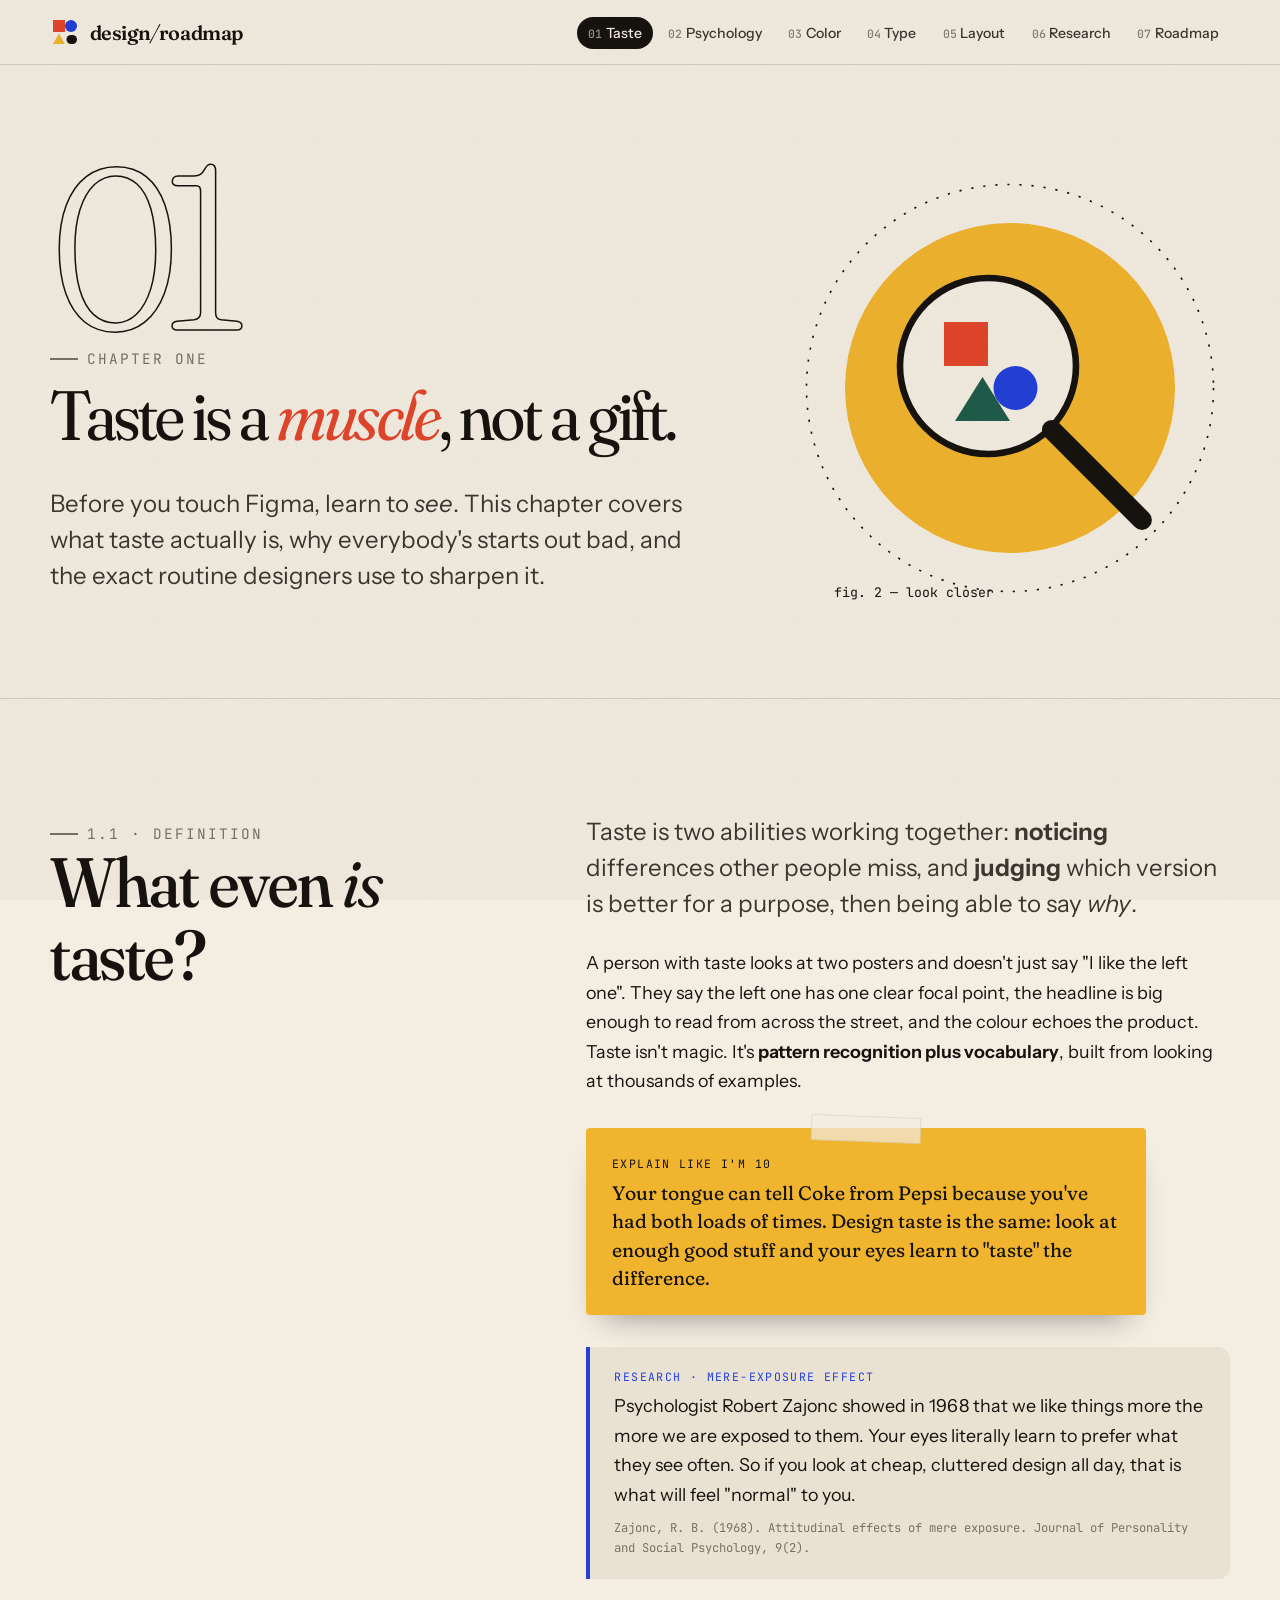
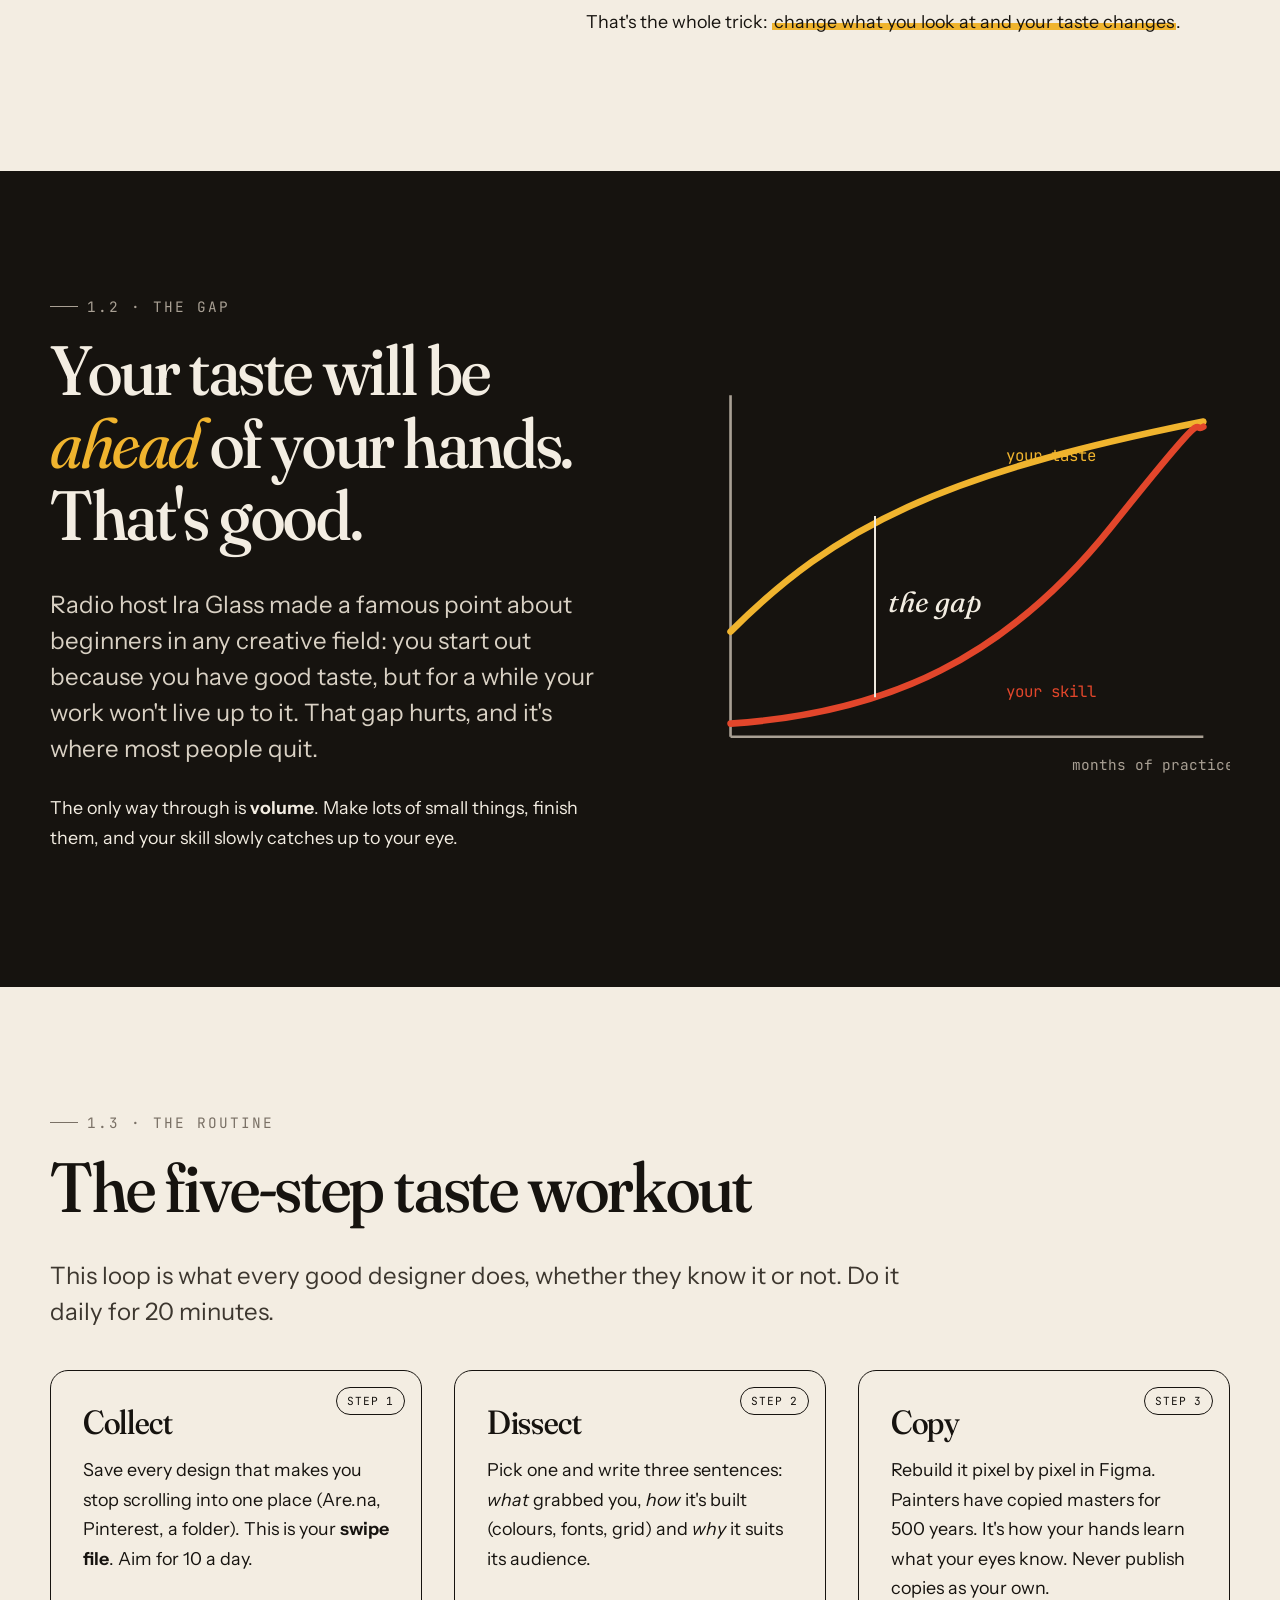
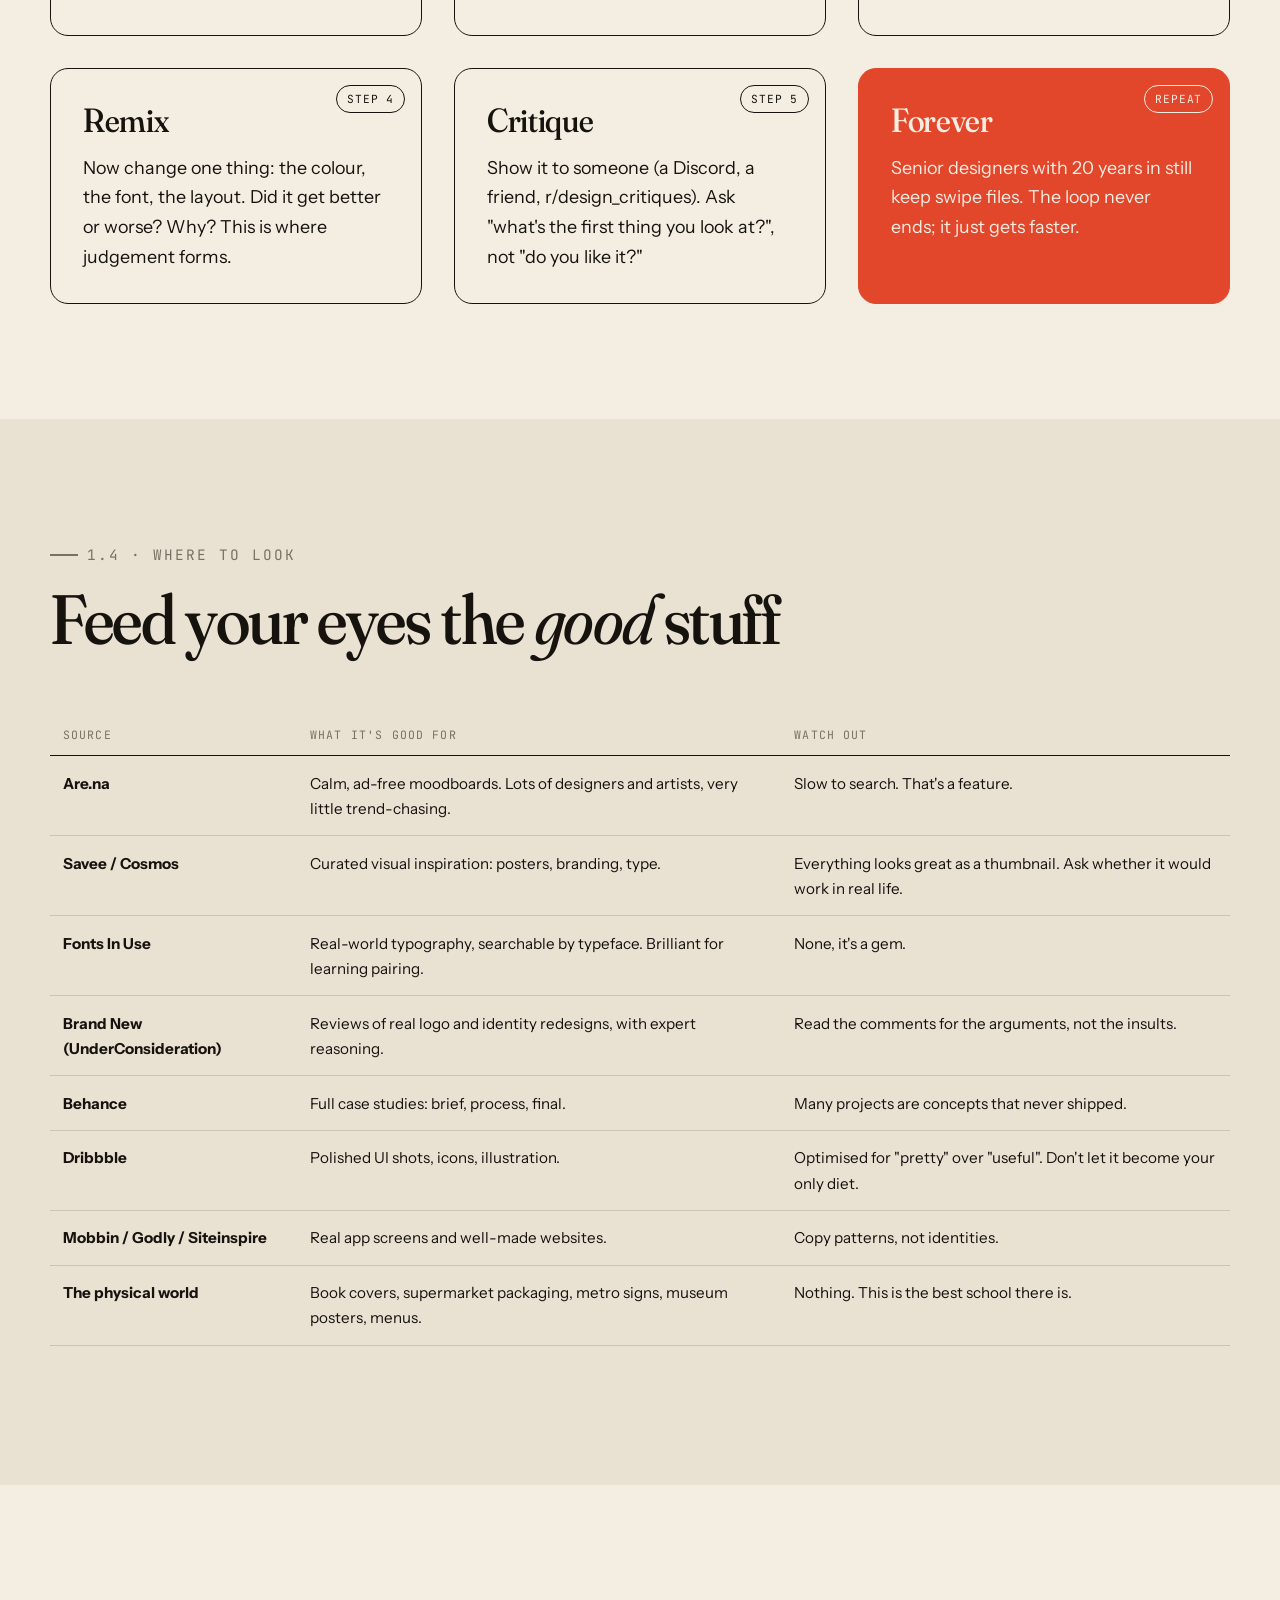
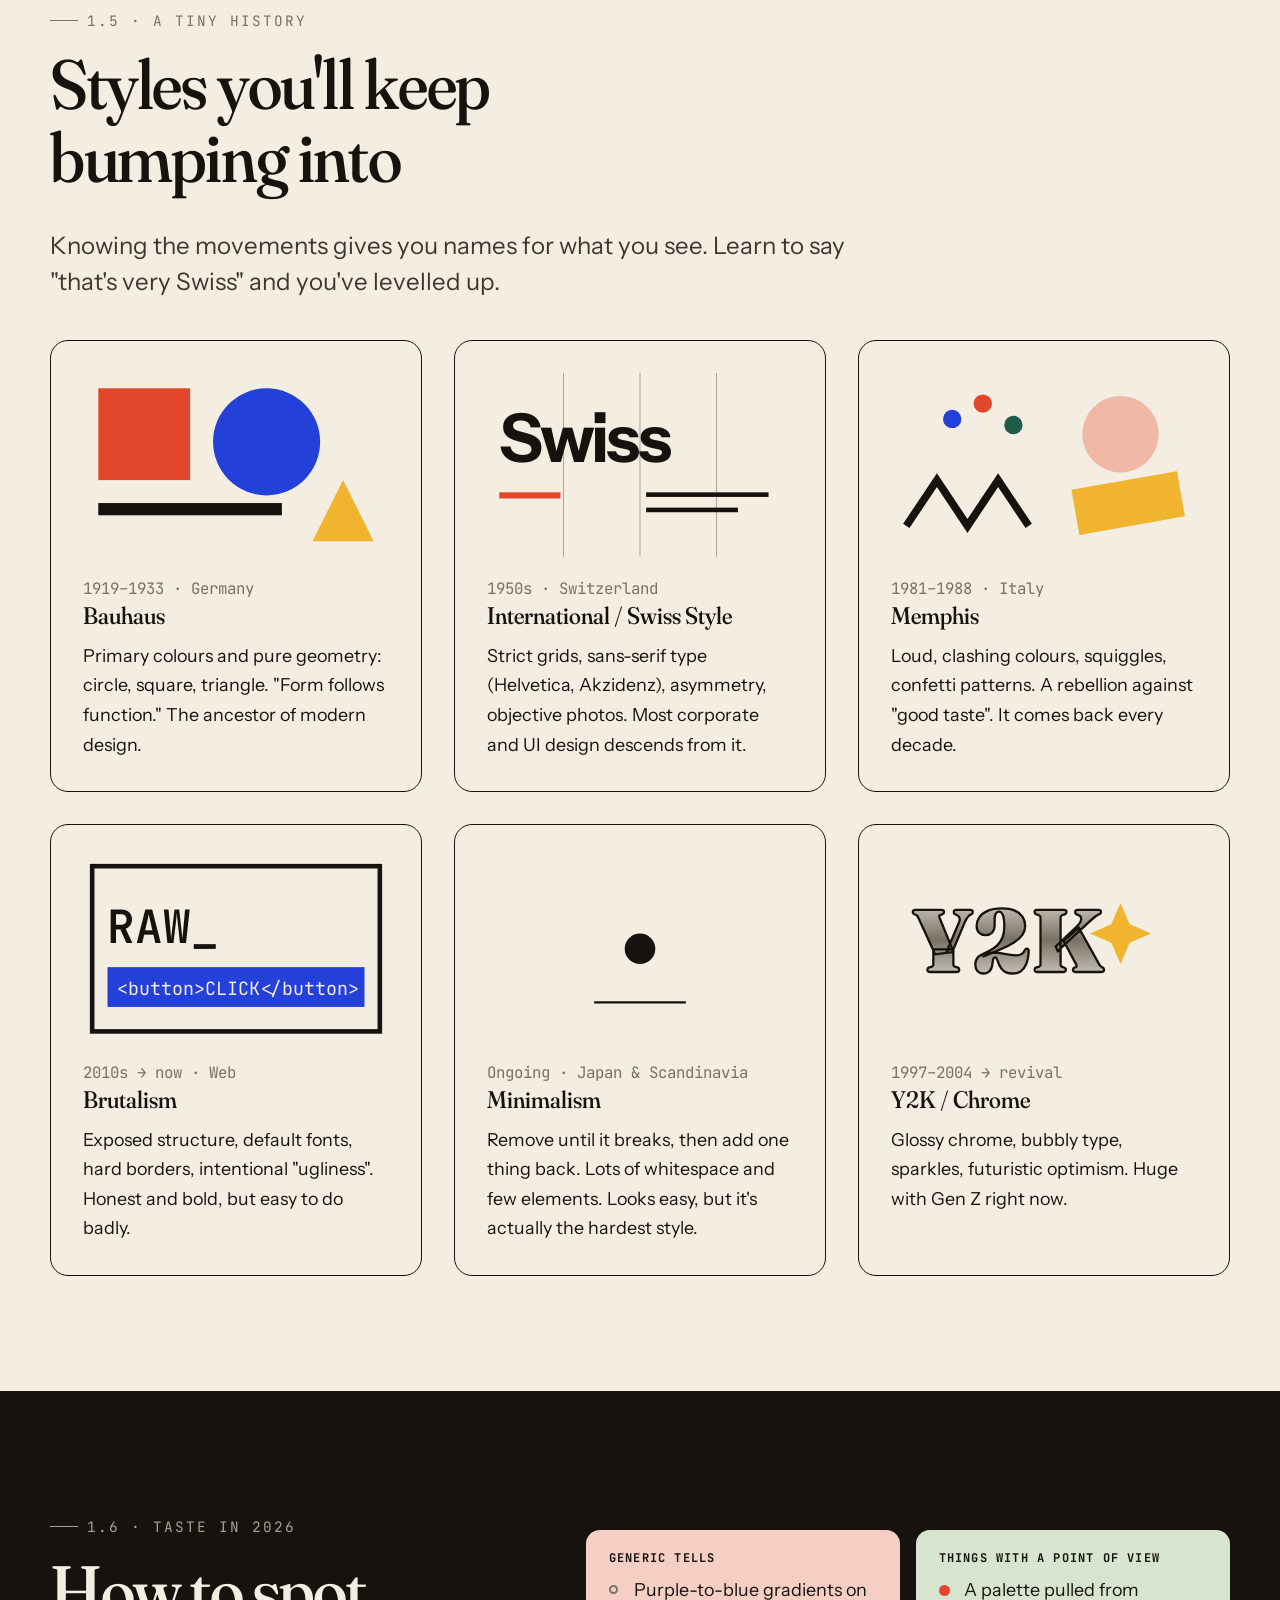
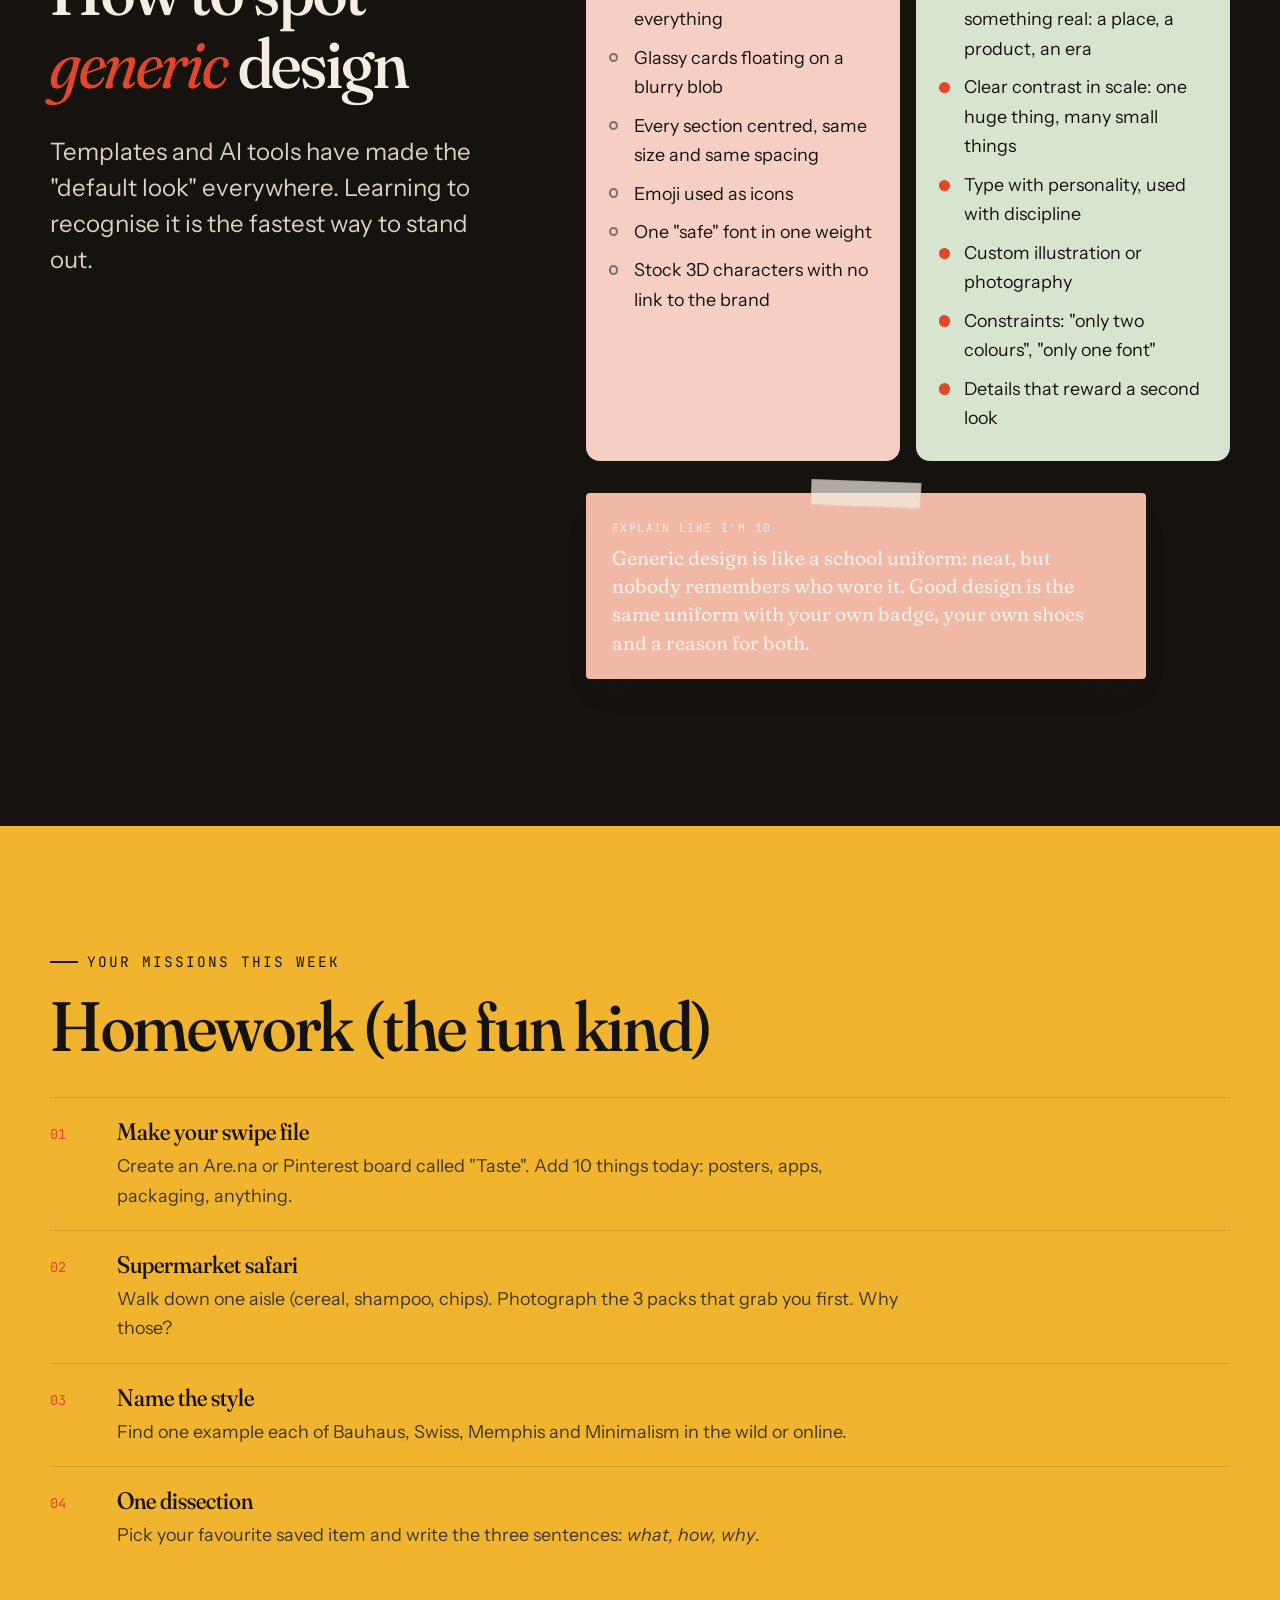
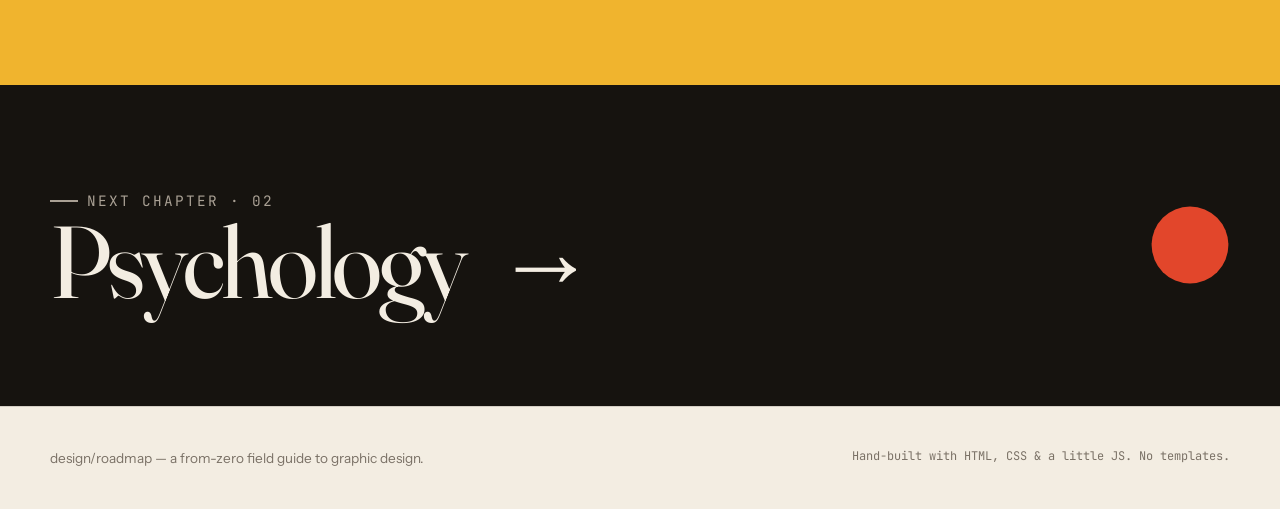
==== 01-taste.html @ f04066ef "Design roadmap: research-backed graphic design field guide Seven chapters (taste, psychology, colour" ====
<!doctype html>
<html lang="en">
<head>
<meta charset="utf-8">
<meta name="viewport" content="width=device-width, initial-scale=1">
<title>01 · Taste &amp; seeing — design/roadmap</title>
<link rel="stylesheet" href="assets/style.css?v=2">
</head>
<body data-page="01-taste.html">
<header id="nav"></header>
<main>

<header class="chap">
  <div class="wrap chap__grid">
    <div>
      <div class="chap__num">01</div>
      <span class="kicker">Chapter one</span>
      <h1>Taste is a <em class="serif-i hl-red">muscle</em>, not a gift.</h1>
      <p class="lede">Before you touch Figma, learn to <em>see</em>. This chapter covers what taste actually is, why everybody's starts out bad, and the exact routine designers use to sharpen it.</p>
    </div>
    <svg class="chap__art" viewBox="0 0 400 400" aria-hidden="true">
      <circle cx="200" cy="200" r="150" fill="#F0B42E"/>
      <g class="spin"><circle cx="200" cy="200" r="185" fill="none" stroke="#16130F" stroke-width="1.5" stroke-dasharray="2 9"/></g>
      <!-- magnifier -->
      <g class="float">
        <circle cx="180" cy="180" r="80" fill="#F3EDE2" stroke="#16130F" stroke-width="6"/>
        <line x1="238" y1="238" x2="320" y2="320" stroke="#16130F" stroke-width="18" stroke-linecap="round"/>
        <rect x="140" y="140" width="40" height="40" fill="#E2462B"/>
        <circle cx="205" cy="200" r="20" fill="#2340D8"/>
        <path d="M150 230 L175 190 L200 230Z" fill="#1F5C4A"/>
      </g>
      <text x="40" y="390" font-family="JetBrains Mono" font-size="12" fill="#16130F">fig. 2 — look closer</text>
    </svg>
  </div>
</header>

<section>
  <div class="wrap split">
    <div class="sticky">
      <span class="kicker">1.1 · Definition</span>
      <h2 class="rv">What even <em class="serif-i">is</em> taste?</h2>
    </div>
    <div>
      <p class="lede rv">Taste is two abilities working together: <strong>noticing</strong> differences other people miss, and <strong>judging</strong> which version is better for a purpose, then being able to say <em>why</em>.</p>
      <p class="rv">A person with taste looks at two posters and doesn't just say "I like the left one". They say the left one has one clear focal point, the headline is big enough to read from across the street, and the colour echoes the product. Taste isn't magic. It's <strong>pattern recognition plus vocabulary</strong>, built from looking at thousands of examples.</p>
      <div class="eli rv">
        <span class="eli__label">Explain like I'm 10</span>
        <p>Your tongue can tell Coke from Pepsi because you've had both loads of times. Design taste is the same: look at enough good stuff and your eyes learn to "taste" the difference.</p>
      </div>
      <div class="study rv">
        <span class="study__label">Research · Mere-exposure effect</span>
        <p>Psychologist Robert Zajonc showed in 1968 that we like things more the more we are exposed to them. Your eyes literally learn to prefer what they see often. So if you look at cheap, cluttered design all day, that is what will feel "normal" to you.</p>
        <cite>Zajonc, R. B. (1968). Attitudinal effects of mere exposure. Journal of Personality and Social Psychology, 9(2).</cite>
      </div>
      <p class="rv">That's the whole trick: <span class="hl">change what you look at and your taste changes</span>.</p>
    </div>
  </div>
</section>

<section class="band-ink">
  <div class="wrap split--even split">
    <div class="rv">
      <span class="kicker">1.2 · The gap</span>
      <h2 style="margin-top:1rem">Your taste will be <em class="serif-i" style="color:var(--yellow)">ahead</em> of your hands. That's good.</h2>
      <p class="lede">Radio host Ira Glass made a famous point about beginners in any creative field: you start out because you have good taste, but for a while your work won't live up to it. That gap hurts, and it's where most people quit.</p>
      <p>The only way through is <strong>volume</strong>. Make lots of small things, finish them, and your skill slowly catches up to your eye.</p>
    </div>
    <svg viewBox="0 0 420 320" class="draw rv" aria-hidden="true">
      <line x1="40" y1="280" x2="400" y2="280" stroke="#A9A094" stroke-width="2"/>
      <line x1="40" y1="20" x2="40" y2="280" stroke="#A9A094" stroke-width="2"/>
      <path d="M40 200 C 120 120, 200 80, 400 40" fill="none" stroke="#F0B42E" stroke-width="5" stroke-linecap="round"/>
      <path d="M40 270 C 160 262, 250 220, 330 120 S 390 50, 400 44" fill="none" stroke="#E2462B" stroke-width="5" stroke-linecap="round"/>
      <path d="M150 112 L150 250" stroke="#F3EDE2" stroke-width="1.5" stroke-dasharray="4 5"/>
      <text x="160" y="185" font-family="Fraunces" font-style="italic" font-size="22" fill="#F3EDE2">the gap</text>
      <text x="250" y="70" font-family="JetBrains Mono" font-size="12" fill="#F0B42E">your taste</text>
      <text x="250" y="250" font-family="JetBrains Mono" font-size="12" fill="#E2462B">your skill</text>
      <text x="300" y="305" font-family="JetBrains Mono" font-size="11" fill="#A9A094">months of practice →</text>
    </svg>
  </div>
</section>

<section>
  <div class="wrap">
    <span class="kicker">1.3 · The routine</span>
    <h2 class="rv" style="max-width:18ch;margin-top:1rem">The five-step taste workout</h2>
    <p class="lede rv">This loop is what every good designer does, whether they know it or not. Do it daily for 20 minutes.</p>
    <div class="grid g3" style="margin-top:2.5rem">
      <div class="card rv"><span class="tag">Step 1</span><h3>Collect</h3><p>Save every design that makes you stop scrolling into one place (Are.na, Pinterest, a folder). This is your <strong>swipe file</strong>. Aim for 10 a day.</p></div>
      <div class="card rv rv-d1"><span class="tag">Step 2</span><h3>Dissect</h3><p>Pick one and write three sentences: <em>what</em> grabbed you, <em>how</em> it's built (colours, fonts, grid) and <em>why</em> it suits its audience.</p></div>
      <div class="card rv rv-d2"><span class="tag">Step 3</span><h3>Copy</h3><p>Rebuild it pixel by pixel in Figma. Painters have copied masters for 500 years. It's how your hands learn what your eyes know. Never publish copies as your own.</p></div>
      <div class="card rv"><span class="tag">Step 4</span><h3>Remix</h3><p>Now change one thing: the colour, the font, the layout. Did it get better or worse? Why? This is where judgement forms.</p></div>
      <div class="card rv rv-d1"><span class="tag">Step 5</span><h3>Critique</h3><p>Show it to someone (a Discord, a friend, r/design_critiques). Ask "what's the first thing you look at?", not "do you like it?"</p></div>
      <div class="card rv rv-d2" style="background:var(--red);color:var(--paper);border-color:var(--red)"><span class="tag">Repeat</span><h3>Forever</h3><p>Senior designers with 20 years in still keep swipe files. The loop never ends; it just gets faster.</p></div>
    </div>
  </div>
</section>

<section class="band-2">
  <div class="wrap">
    <span class="kicker">1.4 · Where to look</span>
    <h2 class="rv" style="margin-top:1rem">Feed your eyes the <em class="serif-i">good</em> stuff</h2>
    <div class="tbl-wrap rv">
    <table class="tbl">
      <thead><tr><th>Source</th><th>What it's good for</th><th>Watch out</th></tr></thead>
      <tbody>
        <tr><td><b>Are.na</b></td><td>Calm, ad-free moodboards. Lots of designers and artists, very little trend-chasing.</td><td>Slow to search. That's a feature.</td></tr>
        <tr><td><b>Savee / Cosmos</b></td><td>Curated visual inspiration: posters, branding, type.</td><td>Everything looks great as a thumbnail. Ask whether it would work in real life.</td></tr>
        <tr><td><b>Fonts In Use</b></td><td>Real-world typography, searchable by typeface. Brilliant for learning pairing.</td><td>None, it's a gem.</td></tr>
        <tr><td><b>Brand New (UnderConsideration)</b></td><td>Reviews of real logo and identity redesigns, with expert reasoning.</td><td>Read the comments for the arguments, not the insults.</td></tr>
        <tr><td><b>Behance</b></td><td>Full case studies: brief, process, final.</td><td>Many projects are concepts that never shipped.</td></tr>
        <tr><td><b>Dribbble</b></td><td>Polished UI shots, icons, illustration.</td><td>Optimised for "pretty" over "useful". Don't let it become your only diet.</td></tr>
        <tr><td><b>Mobbin / Godly / Siteinspire</b></td><td>Real app screens and well-made websites.</td><td>Copy patterns, not identities.</td></tr>
        <tr><td><b>The physical world</b></td><td>Book covers, supermarket packaging, metro signs, museum posters, menus.</td><td>Nothing. This is the best school there is.</td></tr>
      </tbody>
    </table>
    </div>
  </div>
</section>

<section>
  <div class="wrap">
    <span class="kicker">1.5 · A tiny history</span>
    <h2 class="rv" style="margin-top:1rem;max-width:16ch">Styles you'll keep bumping into</h2>
    <p class="lede rv">Knowing the movements gives you names for what you see. Learn to say "that's very Swiss" and you've levelled up.</p>
    <div class="grid g3" style="margin-top:2.5rem">
      <div class="card rv">
        <svg viewBox="0 0 200 120" style="margin-bottom:1rem"><rect x="10" y="10" width="60" height="60" fill="#E2462B"/><circle cx="120" cy="45" r="35" fill="#2340D8"/><path d="M150 110 L190 110 L170 70Z" fill="#F0B42E"/><rect x="10" y="85" width="120" height="8" fill="#16130F"/></svg>
        <span class="mono muted">1919–1933 · Germany</span><h4>Bauhaus</h4><p>Primary colours and pure geometry: circle, square, triangle. "Form follows function." The ancestor of modern design.</p>
      </div>
      <div class="card rv rv-d1">
        <svg viewBox="0 0 200 120" style="margin-bottom:1rem"><g stroke="#16130F" stroke-width=".6" opacity=".35"><line x1="50" y1="0" x2="50" y2="120"/><line x1="100" y1="0" x2="100" y2="120"/><line x1="150" y1="0" x2="150" y2="120"/></g><text x="8" y="58" font-family="Instrument Sans" font-weight="700" font-size="44" fill="#16130F" letter-spacing="-2">Swiss</text><rect x="8" y="78" width="40" height="4" fill="#E2462B"/><rect x="104" y="78" width="80" height="3" fill="#16130F"/><rect x="104" y="88" width="60" height="3" fill="#16130F"/></svg>
        <span class="mono muted">1950s · Switzerland</span><h4>International / Swiss Style</h4><p>Strict grids, sans-serif type (Helvetica, Akzidenz), asymmetry, objective photos. Most corporate and UI design descends from it.</p>
      </div>
      <div class="card rv rv-d2">
        <svg viewBox="0 0 200 120" style="margin-bottom:1rem"><path d="M10 100 l20 -30 l20 30 l20 -30 l20 30" fill="none" stroke="#16130F" stroke-width="5"/><circle cx="150" cy="40" r="25" fill="#F2B8A6"/><rect x="120" y="70" width="70" height="30" fill="#F0B42E" transform="rotate(-10 155 85)"/><circle cx="40" cy="30" r="6" fill="#2340D8"/><circle cx="60" cy="20" r="6" fill="#E2462B"/><circle cx="80" cy="34" r="6" fill="#1F5C4A"/></svg>
        <span class="mono muted">1981–1988 · Italy</span><h4>Memphis</h4><p>Loud, clashing colours, squiggles, confetti patterns. A rebellion against "good taste". It comes back every decade.</p>
      </div>
      <div class="card rv">
        <svg viewBox="0 0 200 120" style="margin-bottom:1rem"><rect x="6" y="6" width="188" height="108" fill="none" stroke="#16130F" stroke-width="3"/><text x="16" y="56" font-family="JetBrains Mono" font-size="30" font-weight="600" fill="#16130F">RAW_</text><rect x="16" y="72" width="168" height="26" fill="#2340D8"/><text x="22" y="90" font-family="JetBrains Mono" font-size="12" fill="#F3EDE2">&lt;button&gt;CLICK&lt;/button&gt;</text></svg>
        <span class="mono muted">2010s → now · Web</span><h4>Brutalism</h4><p>Exposed structure, default fonts, hard borders, intentional "ugliness". Honest and bold, but easy to do badly.</p>
      </div>
      <div class="card rv rv-d1">
        <svg viewBox="0 0 200 120" style="margin-bottom:1rem"><circle cx="100" cy="60" r="10" fill="#16130F"/><line x1="70" y1="95" x2="130" y2="95" stroke="#16130F" stroke-width="1.5"/></svg>
        <span class="mono muted">Ongoing · Japan &amp; Scandinavia</span><h4>Minimalism</h4><p>Remove until it breaks, then add one thing back. Lots of whitespace and few elements. Looks easy, but it's actually the hardest style.</p>
      </div>
      <div class="card rv rv-d2">
        <svg viewBox="0 0 200 120" style="margin-bottom:1rem"><defs><linearGradient id="chr" x1="0" x2="0" y1="0" y2="1"><stop offset="0" stop-color="#F3EDE2"/><stop offset=".5" stop-color="#7A7166"/><stop offset="1" stop-color="#F3EDE2"/></linearGradient></defs><text x="14" y="75" font-family="Fraunces" font-weight="900" font-size="58" fill="url(#chr)" stroke="#16130F" stroke-width="1.5">Y2K</text><path d="M150 30 l6 14 l14 6 l-14 6 l-6 14 l-6 -14 l-14 -6 l14 -6z" fill="#F0B42E" class="spin"/></svg>
        <span class="mono muted">1997–2004 → revival</span><h4>Y2K / Chrome</h4><p>Glossy chrome, bubbly type, sparkles, futuristic optimism. Huge with Gen Z right now.</p>
      </div>
    </div>
  </div>
</section>

<section class="band-ink">
  <div class="wrap split">
    <div class="sticky rv">
      <span class="kicker">1.6 · Taste in 2026</span>
      <h2 style="margin-top:1rem">How to spot <em class="serif-i" style="color:var(--red)">generic</em> design</h2>
      <p class="lede">Templates and AI tools have made the "default look" everywhere. Learning to recognise it is the fastest way to stand out.</p>
    </div>
    <div>
      <div class="dd rv">
        <div class="dont" style="color:var(--ink)"><b>Generic tells</b>
          <ul class="ticks ticks--x" style="margin:0">
            <li>Purple-to-blue gradients on everything</li>
            <li>Glassy cards floating on a blurry blob</li>
            <li>Every section centred, same size and same spacing</li>
            <li>Emoji used as icons</li>
            <li>One "safe" font in one weight</li>
            <li>Stock 3D characters with no link to the brand</li>
          </ul>
        </div>
        <div class="do" style="color:var(--ink)"><b>Things with a point of view</b>
          <ul class="ticks" style="margin:0">
            <li>A palette pulled from something real: a place, a product, an era</li>
            <li>Clear contrast in scale: one huge thing, many small things</li>
            <li>Type with personality, used with discipline</li>
            <li>Custom illustration or photography</li>
            <li>Constraints: "only two colours", "only one font"</li>
            <li>Details that reward a second look</li>
          </ul>
        </div>
      </div>
      <div class="eli eli--r rv">
        <span class="eli__label">Explain like I'm 10</span>
        <p>Generic design is like a school uniform: neat, but nobody remembers who wore it. Good design is the same uniform with your own badge, your own shoes and a reason for both.</p>
      </div>
    </div>
  </div>
</section>

<section class="band-yellow">
  <div class="wrap">
    <span class="kicker" style="color:var(--ink)">Your missions this week</span>
    <h2 class="rv" style="margin-top:1rem">Homework (the fun kind)</h2>
    <ol class="steps" style="margin-top:2rem">
      <li class="rv"><div><h4>Make your swipe file</h4><p>Create an Are.na or Pinterest board called "Taste". Add 10 things today: posters, apps, packaging, anything.</p></div></li>
      <li class="rv"><div><h4>Supermarket safari</h4><p>Walk down one aisle (cereal, shampoo, chips). Photograph the 3 packs that grab you first. Why those?</p></div></li>
      <li class="rv"><div><h4>Name the style</h4><p>Find one example each of Bauhaus, Swiss, Memphis and Minimalism in the wild or online.</p></div></li>
      <li class="rv"><div><h4>One dissection</h4><p>Pick your favourite saved item and write the three sentences: <em>what, how, why</em>.</p></div></li>
    </ol>
  </div>
</section>

</main>
<div id="next"></div>
<footer id="foot"></footer>
<script src="assets/app.js?v=2"></script>
</body>
</html>
---- assets/style.css ----
/* ==========================================================================
   Design Roadmap — shared design system
   Palette: paper + ink + four Bauhaus-ish pigments. No purple. Promise.
   ========================================================================== */

@import url('https://fonts.googleapis.com/css2?family=Fraunces:ital,opsz,wght,SOFT@0,9..144,300..900,0..100;1,9..144,300..900,0..100&family=Instrument+Sans:ital,wght@0,400..700;1,400..700&family=JetBrains+Mono:wght@400;600&display=swap');

:root {
  --paper: #F3EDE2;
  --paper-2: #E9E1D2;
  --paper-3: #DDD3C0;
  --ink: #16130F;
  --ink-2: #3D372F;
  --ink-3: #7A7166;
  --line: rgba(22, 19, 15, .14);

  --red: #E2462B;      /* tomato — energy, urgency */
  --blue: #2340D8;     /* cobalt — trust, competence */
  --yellow: #F0B42E;   /* mustard — optimism, attention */
  --green: #1F5C4A;    /* forest — calm, growth */
  --pink: #F2B8A6;     /* clay pink — warmth */

  --display: 'Fraunces', Georgia, serif;
  --body: 'Instrument Sans', system-ui, sans-serif;
  --mono: 'JetBrains Mono', ui-monospace, monospace;

  --step--1: clamp(.83rem, .8rem + .15vw, .9rem);
  --step-0: clamp(1rem, .96rem + .2vw, 1.125rem);
  --step-1: clamp(1.25rem, 1.15rem + .5vw, 1.5rem);
  --step-2: clamp(1.56rem, 1.38rem + .9vw, 2.1rem);
  --step-3: clamp(1.95rem, 1.6rem + 1.75vw, 3rem);
  --step-4: clamp(2.44rem, 1.8rem + 3.2vw, 4.6rem);
  --step-5: clamp(3rem, 1.9rem + 5.6vw, 7.5rem);

  --radius: 18px;
  --ease: cubic-bezier(.2, .8, .2, 1);
  --wrap: 1180px;
}

*, *::before, *::after { box-sizing: border-box; }
html { scroll-behavior: smooth; -webkit-text-size-adjust: 100%; }
body {
  margin: 0;
  background: var(--paper);
  color: var(--ink);
  font-family: var(--body);
  font-size: var(--step-0);
  line-height: 1.65;
  -webkit-font-smoothing: antialiased;
  overflow-x: hidden;
}
/* paper grain */
body::before {
  content: '';
  position: fixed; inset: 0;
  pointer-events: none; z-index: 100;
  opacity: .32; mix-blend-mode: multiply;
  background-image: url("data:image/svg+xml,%3Csvg xmlns='http://www.w3.org/2000/svg' width='160' height='160'%3E%3Cfilter id='n'%3E%3CfeTurbulence type='fractalNoise' baseFrequency='.85' numOctaves='3' stitchTiles='stitch'/%3E%3CfeColorMatrix values='0 0 0 0 0.09 0 0 0 0 0.07 0 0 0 0 0.05 0 0 0 .22 0'/%3E%3C/filter%3E%3Crect width='100%25' height='100%25' filter='url(%23n)'/%3E%3C/svg%3E");
}
::selection { background: var(--yellow); color: var(--ink); }
img, svg { display: block; max-width: 100%; }
a { color: inherit; }
p { margin: 0 0 1.1em; max-width: 66ch; }
strong { font-weight: 650; }

.wrap { width: min(var(--wrap), 100% - 2.5rem); margin-inline: auto; }
.narrow { width: min(760px, 100% - 2.5rem); margin-inline: auto; }

/* ---------- type ---------- */
h1, h2, h3, h4 {
  font-family: var(--display);
  font-weight: 500;
  line-height: 1.04;
  letter-spacing: -.02em;
  margin: 0 0 .5em;
  font-variation-settings: 'SOFT' 50, 'opsz' 144;
}
h1 { font-size: var(--step-5); font-weight: 400; letter-spacing: -.035em; }
h2 { font-size: var(--step-4); }
h3 { font-size: var(--step-2); line-height: 1.15; letter-spacing: -.01em; }
h4 { font-size: var(--step-1); line-height: 1.2; letter-spacing: 0; }
em.serif, .serif-i { font-family: var(--display); font-style: italic; font-weight: 400; }
.kicker {
  font-family: var(--mono);
  font-size: var(--step--1);
  text-transform: uppercase;
  letter-spacing: .14em;
  color: var(--ink-3);
  display: inline-flex; align-items: center; gap: .6em;
}
.kicker::before { content: ''; width: 28px; height: 1.5px; background: currentColor; }
.lede { font-size: var(--step-1); line-height: 1.5; color: var(--ink-2); max-width: 54ch; }
.muted { color: var(--ink-3); }
.mono { font-family: var(--mono); font-size: .88em; }
.hl { background: linear-gradient(transparent 58%, var(--yellow) 58%, var(--yellow) 92%, transparent 92%); padding: 0 .1em; }
.hl-red { color: var(--red); }
.hl-blue { color: var(--blue); }
.hl-green { color: var(--green); }

/* ---------- nav ---------- */
.nav {
  position: sticky; top: 0; z-index: 50;
  background: color-mix(in srgb, var(--paper) 86%, transparent);
  backdrop-filter: blur(10px) saturate(1.2);
  border-bottom: 1px solid var(--line);
}
.nav__in { display: flex; align-items: center; justify-content: space-between; height: 64px; gap: 1rem; }
.logo { display: flex; align-items: center; gap: .6rem; text-decoration: none; font-family: var(--display); font-size: 1.25rem; font-weight: 600; letter-spacing: -.02em; }
.logo__mark { width: 30px; height: 30px; }
.logo__mark .s1 { transform-origin: center; animation: spin 14s linear infinite; }
.nav__links { display: flex; gap: .25rem; list-style: none; margin: 0; padding: 0; }
.nav__links a {
  text-decoration: none; font-size: .88rem; font-weight: 500;
  padding: .45rem .7rem; border-radius: 999px; color: var(--ink-2);
  transition: background .25s var(--ease), color .25s;
}
.nav__links a:hover { background: var(--paper-2); color: var(--ink); }
.nav__links a[aria-current="page"] { background: var(--ink); color: var(--paper); }
.nav__links .n { font-family: var(--mono); font-size: .72rem; opacity: .6; margin-right: .3em; }
.nav__toggle { display: none; background: none; border: 1.5px solid var(--ink); border-radius: 999px; padding: .4rem .9rem; font: 600 .85rem var(--body); cursor: pointer; }
.progress { position: absolute; left: 0; bottom: -1px; height: 3px; width: 0; background: var(--red); transition: width .08s linear; }
@media (max-width: 1060px) {
  .nav__toggle { display: block; }
  .nav__links { position: absolute; top: 64px; left: 0; right: 0; flex-direction: column; background: var(--paper); padding: 1rem 1.25rem 1.5rem; border-bottom: 1px solid var(--line); display: none; }
  .nav__links.open { display: flex; }
  .nav__links a { display: block; font-size: 1.05rem; }
}

/* ---------- sections ---------- */
section { padding: clamp(4rem, 9vw, 8rem) 0; position: relative; }
.sec-tight { padding: clamp(2.5rem, 5vw, 4rem) 0; }
.band-ink { background: var(--ink); color: var(--paper); }
.band-ink .kicker, .band-ink .muted { color: #A9A094; }
.band-ink .lede { color: #D9D1C4; }
.band-2 { background: var(--paper-2); }
.band-red { background: var(--red); color: var(--paper); }
.band-blue { background: var(--blue); color: var(--paper); }
.band-yellow { background: var(--yellow); }
.band-green { background: var(--green); color: var(--paper); }
.rule { height: 1px; background: var(--line); border: 0; margin: 3rem 0; }

.grid { display: grid; gap: clamp(1rem, 2.5vw, 2rem); }
.g2 { grid-template-columns: repeat(2, 1fr); }
.g3 { grid-template-columns: repeat(3, 1fr); }
.g4 { grid-template-columns: repeat(4, 1fr); }
.split { display: grid; grid-template-columns: 5fr 7fr; gap: clamp(2rem, 6vw, 6rem); align-items: start; }
.split--even { grid-template-columns: 1fr 1fr; align-items: center; }
@media (max-width: 900px) { .g3, .g4 { grid-template-columns: repeat(2, 1fr); } .split, .split--even { grid-template-columns: 1fr; } }
@media (max-width: 600px) { .g2, .g3, .g4 { grid-template-columns: 1fr; } }
.sticky { position: sticky; top: 96px; }

/* ---------- chapter header ---------- */
.chap {
  padding: clamp(3rem, 7vw, 6rem) 0 clamp(3rem, 6vw, 5rem);
  border-bottom: 1px solid var(--line);
  overflow: hidden;
}
.chap__grid { display: grid; grid-template-columns: 1.3fr 1fr; gap: 3rem; align-items: center; }
.chap__num {
  font-family: var(--display); font-size: clamp(6rem, 18vw, 15rem); line-height: .8;
  font-weight: 300; letter-spacing: -.06em; color: transparent;
  -webkit-text-stroke: 1.5px var(--ink);
  font-variation-settings: 'SOFT' 100, 'opsz' 144;
}
.chap h1 { font-size: var(--step-4); margin-top: .5rem; }
.chap__art { position: relative; aspect-ratio: 1; max-width: 440px; justify-self: end; width: 100%; }
@media (max-width: 900px) { .chap__grid { grid-template-columns: 1fr; } .chap__art { justify-self: start; max-width: 320px; } }

/* ---------- cards & callouts ---------- */
.card {
  background: var(--paper);
  border: 1.5px solid var(--ink);
  border-radius: var(--radius);
  padding: clamp(1.25rem, 2.5vw, 2rem);
  position: relative;
  transition: transform .4s var(--ease), box-shadow .4s var(--ease);
}
.card:hover { transform: translate(-4px, -4px); box-shadow: 6px 6px 0 var(--ink); }
.card--flat:hover { transform: none; box-shadow: none; }
.card h3, .card h4 { margin-bottom: .4em; }
.card p:last-child { margin-bottom: 0; }
.card .tag { position: absolute; top: 1rem; right: 1rem; }
.band-ink .card { background: #201C17; border-color: #3a342c; color: var(--paper); }
.band-ink .card:hover { box-shadow: 6px 6px 0 var(--red); }

.tag {
  display: inline-block; font-family: var(--mono); font-size: .7rem; letter-spacing: .08em;
  text-transform: uppercase; padding: .25rem .6rem; border-radius: 999px;
  border: 1px solid currentColor;
}
.tag--fill { background: var(--ink); color: var(--paper); border-color: var(--ink); }

/* Explain-like-I'm-10 sticky note */
.eli {
  background: var(--yellow);
  padding: 1.6rem 1.6rem 1.4rem;
  border-radius: 4px;
  position: relative;
  transform: rotate(-1.2deg);
  box-shadow: 0 18px 30px -18px rgba(22,19,15,.45);
  max-width: 560px;
  margin: 2rem 0;
}
.eli::before {
  content: ''; position: absolute; top: -12px; left: 50%; width: 110px; height: 26px;
  transform: translateX(-50%) rotate(2deg);
  background: rgba(243, 237, 226, .7); border: 1px solid rgba(22,19,15,.08);
}
.eli__label { font-family: var(--mono); font-size: .72rem; letter-spacing: .12em; text-transform: uppercase; display: block; margin-bottom: .4rem; }
.eli p { font-family: var(--display); font-size: 1.22rem; line-height: 1.45; margin: 0; font-variation-settings: 'SOFT' 100; }
.eli--r { transform: rotate(1.4deg); background: var(--pink); }
.eli--g { transform: rotate(-.6deg); background: #CFE0C3; }

/* research note */
.study {
  border-left: 4px solid var(--blue);
  background: var(--paper-2);
  padding: 1.25rem 1.5rem;
  border-radius: 0 12px 12px 0;
  margin: 1.75rem 0;
}
.study__label { font-family: var(--mono); font-size: .72rem; letter-spacing: .12em; text-transform: uppercase; color: var(--blue); display: block; margin-bottom: .35rem; }
.study p { margin-bottom: .5em; }
.study cite { font-family: var(--mono); font-size: .76rem; font-style: normal; color: var(--ink-3); display: block; }
.study--warn { border-color: var(--red); }
.study--warn .study__label { color: var(--red); }

/* big stat */
.stat { border-top: 1.5px solid currentColor; padding-top: 1rem; }
.stat__n { font-family: var(--display); font-size: var(--step-4); line-height: 1; letter-spacing: -.04em; display: block; margin-bottom: .4rem; }
.stat__l { font-size: .95rem; color: inherit; opacity: .8; }

/* pull quote */
.pull { font-family: var(--display); font-size: var(--step-3); line-height: 1.12; letter-spacing: -.02em; font-weight: 400; max-width: 22ch; margin: 0; font-variation-settings: 'SOFT' 100, 'opsz' 144; }
.pull cite { display: block; font-family: var(--mono); font-size: .8rem; font-style: normal; margin-top: 1.25rem; letter-spacing: .05em; opacity: .7; }

/* list with numbers */
.steps { list-style: none; padding: 0; margin: 0; counter-reset: s; }
.steps li { counter-increment: s; display: grid; grid-template-columns: 3.2rem 1fr; gap: 1rem; padding: 1.25rem 0; border-top: 1px solid var(--line); }
.steps li::before { content: counter(s, decimal-leading-zero); font-family: var(--mono); font-size: .85rem; color: var(--red); padding-top: .3rem; }
.steps h4 { margin-bottom: .25rem; }
.steps p { margin: 0; color: var(--ink-2); }

.ticks { list-style: none; padding: 0; margin: 0 0 1em; }
.ticks li { padding-left: 1.6rem; position: relative; margin-bottom: .55rem; }
.ticks li::before { content: ''; position: absolute; left: 0; top: .55em; width: .7rem; height: .7rem; border-radius: 50%; background: var(--red); }
.ticks--x li::before { background: none; border: 2px solid var(--ink-3); width: .6rem; height: .6rem; }

/* do / don't */
.dd { display: grid; grid-template-columns: 1fr 1fr; gap: 1rem; margin: 1.5rem 0; }
.dd > div { border-radius: 14px; padding: 1.2rem 1.4rem; }
.dd .do { background: #D7E5D0; }
.dd .dont { background: #F5CFC4; }
.dd b { font-family: var(--mono); font-size: .75rem; letter-spacing: .1em; text-transform: uppercase; display: block; margin-bottom: .35rem; }
@media (max-width: 600px) { .dd { grid-template-columns: 1fr; } }

/* buttons */
.btn {
  display: inline-flex; align-items: center; gap: .6rem;
  font: 600 1rem var(--body); text-decoration: none;
  padding: .95rem 1.5rem; border-radius: 999px;
  background: var(--ink); color: var(--paper); border: 1.5px solid var(--ink);
  cursor: pointer; transition: transform .35s var(--ease), background .3s, color .3s;
}
.btn:hover { transform: translateY(-2px); background: var(--red); border-color: var(--red); }
.btn .arr { transition: transform .35s var(--ease); }
.btn:hover .arr { transform: translateX(4px); }
.btn--ghost { background: transparent; color: var(--ink); }
.btn--ghost:hover { background: var(--ink); color: var(--paper); border-color: var(--ink); }

/* ---------- marquee ---------- */
.marquee { overflow: hidden; border-block: 1.5px solid var(--ink); background: var(--ink); color: var(--paper); padding: 1rem 0; }
.marquee__track { display: flex; gap: 3rem; width: max-content; animation: marquee 38s linear infinite; }
.marquee span { font-family: var(--display); font-size: var(--step-2); font-style: italic; white-space: nowrap; display: inline-flex; align-items: center; gap: 3rem; }
.marquee span::after { content: '✺'; font-style: normal; color: var(--yellow); font-size: .8em; }
.marquee:hover .marquee__track { animation-play-state: paused; }

/* ---------- chapter index (home) ---------- */
.toc { list-style: none; margin: 0; padding: 0; border-top: 1.5px solid var(--ink); }
.toc li { border-bottom: 1.5px solid var(--ink); }
.toc a {
  display: grid; grid-template-columns: 5rem 1fr auto; align-items: center; gap: 1.5rem;
  padding: 1.6rem .5rem; text-decoration: none; position: relative; overflow: hidden; isolation: isolate;
}
.toc a::before { content: ''; position: absolute; inset: 0; background: var(--c, var(--yellow)); transform: scaleY(0); transform-origin: bottom; transition: transform .5s var(--ease); z-index: -1; }
.toc a:hover::before { transform: scaleY(1); }
.toc .n { font-family: var(--mono); font-size: .9rem; }
.toc .t { font-family: var(--display); font-size: var(--step-3); letter-spacing: -.03em; line-height: 1; transition: transform .5s var(--ease); }
.toc a:hover .t { transform: translateX(12px); font-style: italic; }
.toc .d { font-size: .95rem; color: var(--ink-2); max-width: 30ch; text-align: right; }
@media (max-width: 760px) { .toc a { grid-template-columns: 2.5rem 1fr; } .toc .d { display: none; } }

/* ---------- next chapter footer ---------- */
.next { display: block; text-decoration: none; padding: clamp(3rem, 8vw, 6rem) 0; background: var(--ink); color: var(--paper); position: relative; overflow: hidden; }
.next .kicker { color: #A9A094; }
.next__t { font-family: var(--display); font-size: var(--step-5); line-height: .95; letter-spacing: -.04em; display: flex; align-items: center; gap: .3em; transition: transform .6s var(--ease); }
.next:hover .next__t { transform: translateX(1.5rem); font-style: italic; color: var(--yellow); }
.next__dot { position: absolute; right: -8vw; top: 50%; width: 30vw; aspect-ratio: 1; border-radius: 50%; background: var(--red); transform: translateY(-50%) scale(.2); transition: transform .8s var(--ease); }
.next:hover .next__dot { transform: translateY(-50%) scale(1); }

.foot { padding: 2.5rem 0; font-size: .85rem; color: var(--ink-3); border-top: 1px solid var(--line); }
.foot .wrap { display: flex; justify-content: space-between; gap: 1rem; flex-wrap: wrap; }

/* ---------- demos (interactive) ---------- */
.demo { border: 1.5px solid var(--ink); border-radius: var(--radius); overflow: hidden; background: var(--paper); margin: 2rem 0; }
.demo__bar { display: flex; justify-content: space-between; align-items: center; padding: .7rem 1.1rem; border-bottom: 1.5px solid var(--ink); background: var(--paper-2); font-family: var(--mono); font-size: .75rem; letter-spacing: .08em; text-transform: uppercase; }
.demo__bar .dots { display: flex; gap: 6px; }
.demo__bar .dots i { width: 10px; height: 10px; border-radius: 50%; border: 1.5px solid var(--ink); }
.demo__bar .dots i:nth-child(1) { background: var(--red); }
.demo__bar .dots i:nth-child(2) { background: var(--yellow); }
.demo__bar .dots i:nth-child(3) { background: var(--green); }
.demo__body { padding: clamp(1.25rem, 3vw, 2.25rem); }
.controls { display: flex; flex-wrap: wrap; gap: 1rem 1.5rem; align-items: center; margin-bottom: 1.5rem; }
.controls label { font-family: var(--mono); font-size: .75rem; text-transform: uppercase; letter-spacing: .08em; display: flex; flex-direction: column; gap: .4rem; }
input[type=range] { accent-color: var(--red); width: 180px; }
input[type=color] { width: 54px; height: 38px; border: 1.5px solid var(--ink); border-radius: 10px; padding: 2px; background: var(--paper); cursor: pointer; }
select { font: 500 .95rem var(--body); padding: .5rem .8rem; border: 1.5px solid var(--ink); border-radius: 10px; background: var(--paper); }
.chip { font: 600 .82rem var(--body); padding: .5rem .95rem; border-radius: 999px; border: 1.5px solid var(--ink); background: transparent; cursor: pointer; transition: all .25s var(--ease); }
.chip:hover { background: var(--paper-2); }
.chip.on { background: var(--ink); color: var(--paper); }

/* swatches */
.swatches { display: grid; grid-template-columns: repeat(auto-fit, minmax(120px, 1fr)); gap: .75rem; }
.sw { border-radius: 14px; aspect-ratio: 1 / 1.1; padding: .85rem; display: flex; flex-direction: column; justify-content: flex-end; font-family: var(--mono); font-size: .72rem; border: 1.5px solid rgba(22,19,15,.15); transition: transform .4s var(--ease); }
.sw:hover { transform: translateY(-6px) rotate(-1deg); }
.sw b { font-family: var(--body); font-size: .95rem; display: block; }

/* color wheel */
.wheel-wrap { display: grid; grid-template-columns: 300px 1fr; gap: 2.5rem; align-items: center; }
@media (max-width: 760px) { .wheel-wrap { grid-template-columns: 1fr; } }
.wheel { width: 300px; height: 300px; border-radius: 50%; position: relative; background: conic-gradient(from 90deg, hsl(0 80% 55%), hsl(30 85% 55%), hsl(60 85% 52%), hsl(90 60% 48%), hsl(120 55% 42%), hsl(150 55% 42%), hsl(180 60% 42%), hsl(210 70% 50%), hsl(240 70% 58%), hsl(270 55% 55%), hsl(300 55% 52%), hsl(330 70% 55%), hsl(360 80% 55%)); border: 1.5px solid var(--ink); }
.wheel::after { content: ''; position: absolute; inset: 32%; border-radius: 50%; background: var(--paper); border: 1.5px solid var(--ink); }
.wheel__dot { position: absolute; width: 26px; height: 26px; border-radius: 50%; border: 3px solid var(--paper); box-shadow: 0 0 0 1.5px var(--ink); top: 50%; left: 50%; margin: -13px; transition: transform .6s var(--ease); z-index: 2; }

/* contrast */
.contrast-preview { border-radius: 14px; padding: 2rem; border: 1.5px solid var(--line); transition: background .3s, color .3s; }
.contrast-preview .big { font-family: var(--display); font-size: 2.2rem; line-height: 1.1; margin-bottom: .5rem; }
.badges { display: flex; gap: .5rem; flex-wrap: wrap; margin-top: 1rem; }
.badge { font-family: var(--mono); font-size: .75rem; padding: .3rem .7rem; border-radius: 999px; background: var(--ink); color: var(--paper); }
.badge.fail { background: var(--red); }
.badge.pass { background: var(--green); }
.ratio { font-family: var(--display); font-size: var(--step-4); line-height: 1; letter-spacing: -.04em; }

/* type scale */
.scale-row { display: grid; grid-template-columns: 6rem 1fr; align-items: baseline; gap: 1rem; border-bottom: 1px dashed var(--line); padding: .5rem 0; overflow: hidden; }
.scale-row .mono { color: var(--ink-3); font-size: .72rem; }
.scale-row div:last-child { white-space: nowrap; overflow: hidden; text-overflow: ellipsis; line-height: 1.15; }

/* specimen */
.specimen { font-family: var(--display); font-size: clamp(7rem, 22vw, 18rem); line-height: .85; letter-spacing: -.05em; font-variation-settings: 'SOFT' 0, 'opsz' 144, 'wght' 400; transition: font-variation-settings 1.2s var(--ease); cursor: default; user-select: none; }
.specimen:hover { font-variation-settings: 'SOFT' 100, 'opsz' 144, 'wght' 850; }

/* gestalt demo tiles */
.gest { aspect-ratio: 1; border: 1.5px solid var(--ink); border-radius: 14px; display: grid; place-items: center; background: var(--paper); padding: 1rem; }
.gest svg { width: 80%; height: auto; }
.gest-cap { margin-top: .8rem; }
.gest-cap h4 { margin-bottom: .2rem; }
.gest-cap p { font-size: .93rem; color: var(--ink-2); margin: 0; }

/* layout demo */
.lay { aspect-ratio: 4/3; border: 1.5px solid var(--ink); border-radius: 12px; background: var(--paper); position: relative; overflow: hidden; }
.lay .b { position: absolute; background: var(--ink); border-radius: 3px; transition: all .8s var(--ease); }

/* roadmap */
.phase { display: grid; grid-template-columns: 220px 1fr; gap: 2.5rem; padding: 3rem 0; border-top: 1.5px solid var(--ink); position: relative; }
.phase__side { position: sticky; top: 96px; align-self: start; }
.phase__n { font-family: var(--display); font-size: 5rem; line-height: .9; letter-spacing: -.05em; font-weight: 300; }
.phase__when { font-family: var(--mono); font-size: .78rem; letter-spacing: .08em; text-transform: uppercase; color: var(--ink-3); }
.phase__bar { height: 6px; background: var(--paper-3); border-radius: 99px; margin-top: 1rem; overflow: hidden; }
.phase__bar i { display: block; height: 100%; width: 0; background: var(--green); border-radius: 99px; transition: width .6s var(--ease); }
@media (max-width: 800px) { .phase { grid-template-columns: 1fr; gap: 1rem; } .phase__side { position: static; } }
.task { display: flex; gap: .9rem; align-items: flex-start; padding: .85rem 1rem; border-radius: 12px; cursor: pointer; transition: background .25s; }
.task:hover { background: var(--paper-2); }
.task input { appearance: none; flex: none; width: 22px; height: 22px; border: 1.5px solid var(--ink); border-radius: 6px; margin-top: .2rem; display: grid; place-items: center; cursor: pointer; transition: background .25s; }
.task input::after { content: ''; width: 10px; height: 6px; border-left: 2.5px solid var(--paper); border-bottom: 2.5px solid var(--paper); transform: rotate(-45deg) translate(1px, -1px) scale(0); transition: transform .3s var(--ease); }
.task input:checked { background: var(--green); border-color: var(--green); }
.task input:checked::after { transform: rotate(-45deg) translate(1px, -1px) scale(1); }
.task input:checked + span { text-decoration: line-through; text-decoration-color: var(--red); text-decoration-thickness: 2px; color: var(--ink-3); }
.task b { display: block; }
.task small { color: var(--ink-3); font-size: .88rem; }
.overall { display: flex; align-items: center; gap: 1.2rem; }
.overall__ring { width: 84px; height: 84px; }
.overall__ring circle { fill: none; stroke-width: 8; }

/* tables */
.tbl { width: 100%; border-collapse: collapse; font-size: .95rem; margin: 1.5rem 0; }
.tbl th { text-align: left; font-family: var(--mono); font-size: .72rem; letter-spacing: .1em; text-transform: uppercase; color: var(--ink-3); font-weight: 400; padding: .7rem .8rem; border-bottom: 1.5px solid var(--ink); }
.tbl td { padding: .9rem .8rem; border-bottom: 1px solid var(--line); vertical-align: top; }
.tbl tr:hover td { background: var(--paper-2); }
.tbl .dot { display: inline-block; width: 14px; height: 14px; border-radius: 50%; vertical-align: -2px; margin-right: .5rem; border: 1px solid rgba(0,0,0,.15); }
.tbl-wrap { overflow-x: auto; }

/* glossary */
.gloss { display: grid; grid-template-columns: repeat(auto-fill, minmax(260px, 1fr)); gap: 0; border-top: 1.5px solid var(--ink); }
.gloss div { padding: 1.2rem 1rem 1.2rem 0; border-bottom: 1px solid var(--line); }
.gloss dt { font-family: var(--display); font-size: 1.3rem; margin-bottom: .2rem; }
.gloss dd { margin: 0; font-size: .93rem; color: var(--ink-2); }

/* books */
.book { aspect-ratio: 2/3; border-radius: 4px 12px 12px 4px; padding: 1.2rem 1rem 1rem 1.4rem; display: flex; flex-direction: column; justify-content: space-between; position: relative; box-shadow: inset 6px 0 0 rgba(0,0,0,.18), 0 20px 30px -20px rgba(0,0,0,.5); transition: transform .5s var(--ease); }
.book:hover { transform: translateY(-10px) rotate(-2deg); }
.book h4 { font-size: 1.15rem; line-height: 1.1; }
.book small { font-family: var(--mono); font-size: .68rem; letter-spacing: .06em; text-transform: uppercase; opacity: .8; }

/* hero */
.hero { padding: clamp(3rem, 8vw, 7rem) 0 clamp(3rem, 6vw, 5rem); position: relative; overflow: hidden; }
.hero h1 { max-width: 11ch; }
.hero h1 .row { display: block; overflow: hidden; }
.hero h1 .row > span { display: inline-block; transform: translateY(105%); animation: rise 1.1s var(--ease) forwards; }
.hero h1 .row:nth-child(2) > span { animation-delay: .12s; }
.hero h1 .row:nth-child(3) > span { animation-delay: .24s; }
.hero__grid { display: grid; grid-template-columns: 1.15fr .85fr; gap: 2rem; align-items: center; }
.hero__art { width: 100%; max-width: 560px; aspect-ratio: 1; justify-self: end; overflow: visible; }
@media (max-width: 900px) { .hero__grid { grid-template-columns: 1fr; } .hero__art { max-width: 420px; justify-self: start; } }

/* floating shapes */
.float { animation: float 7s ease-in-out infinite; transform-box: fill-box; transform-origin: center; }
.float.d1 { animation-delay: -1.5s; animation-duration: 8s; }
.float.d2 { animation-delay: -3s; animation-duration: 9s; }
.float.d3 { animation-delay: -4.5s; animation-duration: 6.5s; }
.spin { animation: spin 22s linear infinite; transform-box: fill-box; transform-origin: center; }
.spin-r { animation: spin 30s linear infinite reverse; transform-box: fill-box; transform-origin: center; }
.pulse { animation: pulse 3.2s ease-in-out infinite; transform-box: fill-box; transform-origin: center; }
.blink { animation: blink 5s infinite; transform-box: fill-box; transform-origin: center; }

/* draw-on SVG lines */
.draw path, .draw line, .draw circle, .draw polyline, .draw rect, .draw ellipse { stroke-dasharray: var(--len, 1200); stroke-dashoffset: var(--len, 1200); transition: stroke-dashoffset 2.2s var(--ease); }
.draw.in path, .draw.in line, .draw.in circle, .draw.in polyline, .draw.in rect, .draw.in ellipse { stroke-dashoffset: 0; }

/* scroll reveal */
.rv { opacity: 0; transform: translateY(36px); transition: opacity 1s var(--ease), transform 1s var(--ease); }
.rv.in { opacity: 1; transform: none; }
.rv-d1 { transition-delay: .1s; } .rv-d2 { transition-delay: .2s; } .rv-d3 { transition-delay: .3s; } .rv-d4 { transition-delay: .4s; }

/* hover-reveal emphasis on inline terms */
.term { border-bottom: 2px dotted var(--red); cursor: help; position: relative; }
.term:hover::after { content: attr(data-tip); position: absolute; left: 0; bottom: 130%; width: 260px; background: var(--ink); color: var(--paper); font-size: .85rem; line-height: 1.45; padding: .7rem .9rem; border-radius: 10px; z-index: 20; animation: pop .25s var(--ease); }

@keyframes rise { to { transform: none; } }
@keyframes spin { to { transform: rotate(360deg); } }
@keyframes float { 0%, 100% { transform: translateY(0) rotate(0); } 50% { transform: translateY(-14px) rotate(4deg); } }
@keyframes pulse { 0%, 100% { transform: scale(1); } 50% { transform: scale(1.08); } }
@keyframes blink { 0%, 92%, 100% { transform: scaleY(1); } 95% { transform: scaleY(.08); } }
@keyframes marquee { to { transform: translateX(-50%); } }
@keyframes pop { from { opacity: 0; transform: translateY(6px); } }

@media (prefers-reduced-motion: reduce) {
  *, *::before, *::after { animation: none !important; transition: none !important; }
  .rv { opacity: 1; transform: none; }
  .hero h1 .row > span { transform: none; }
  .draw path, .draw line, .draw circle, .draw polyline, .draw rect, .draw ellipse { stroke-dashoffset: 0; }
}

:focus-visible { outline: 3px solid var(--blue); outline-offset: 3px; border-radius: 4px; }

/* chips on dark bands */
.band-ink .chip { color: var(--paper); border-color: var(--paper); }
.band-ink .chip:hover { background: #2a251f; }
.band-ink .chip.on { background: var(--yellow); color: var(--ink); border-color: var(--yellow); }
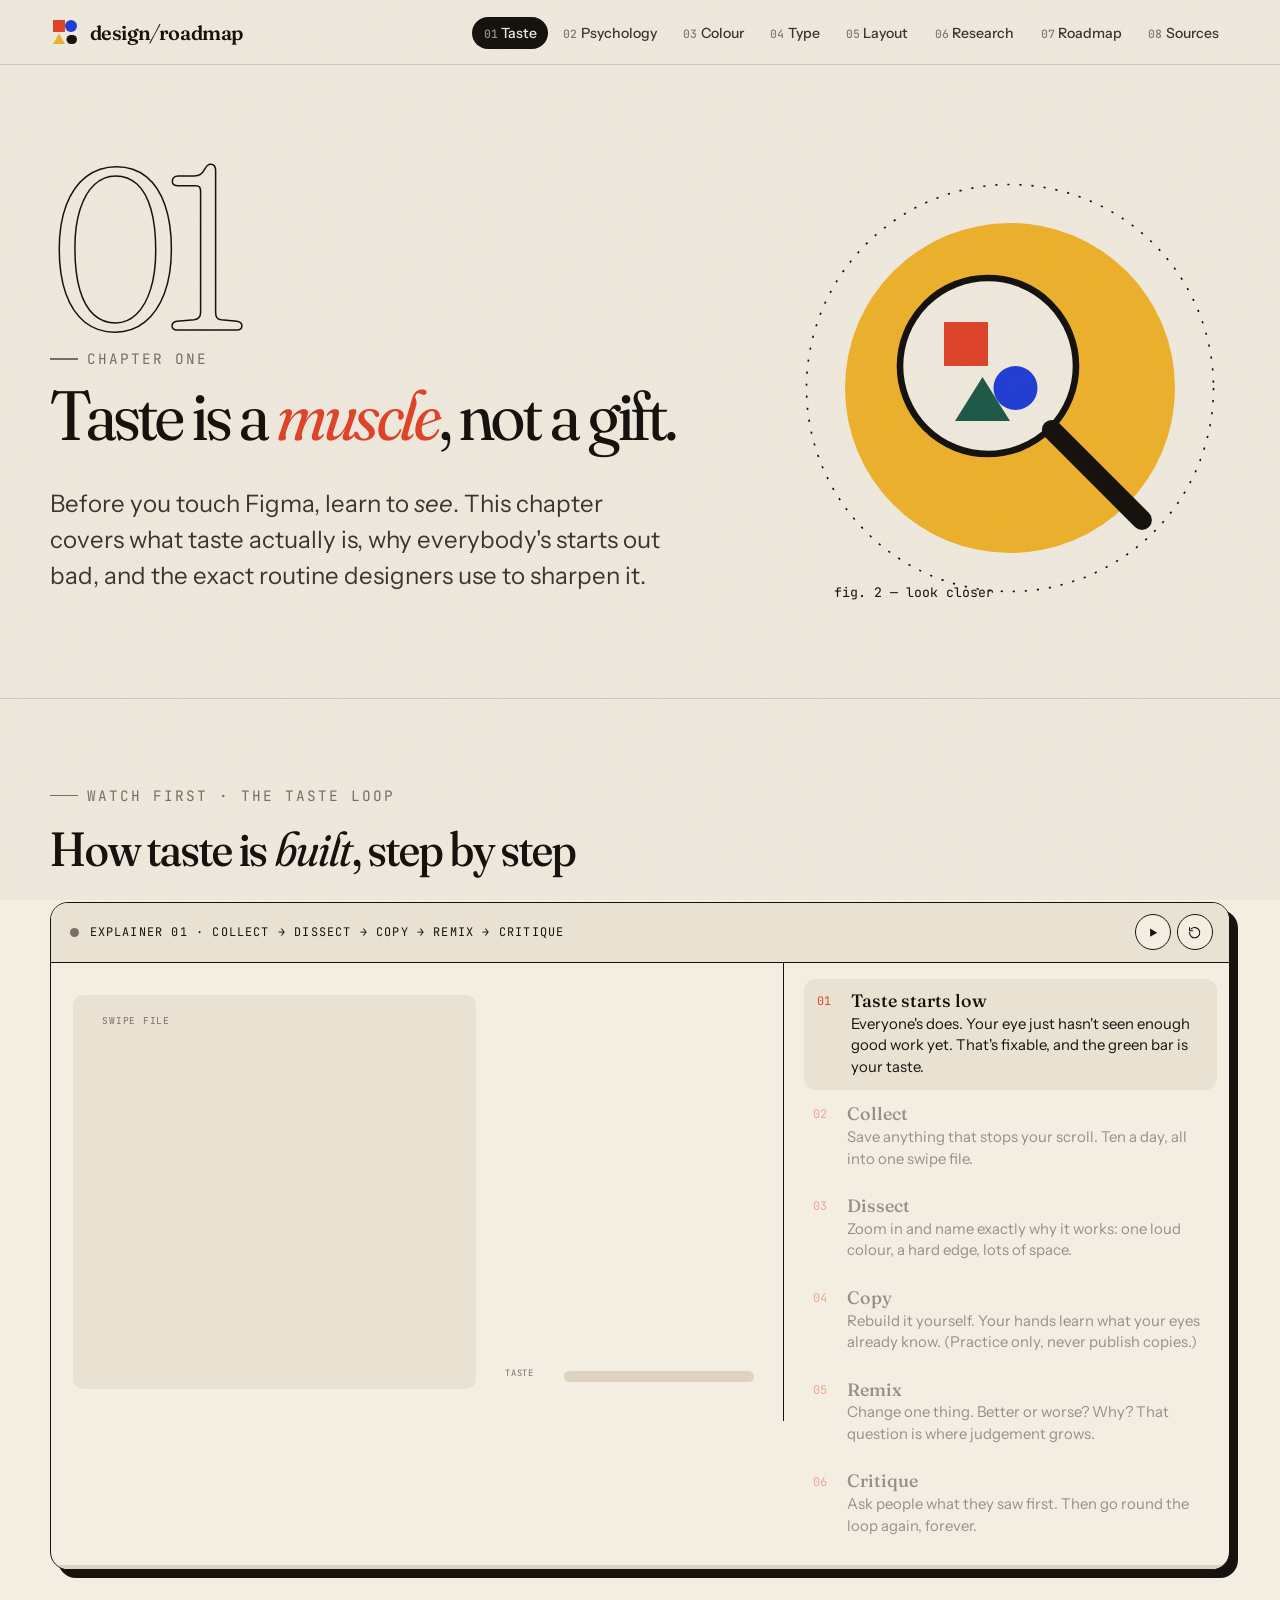
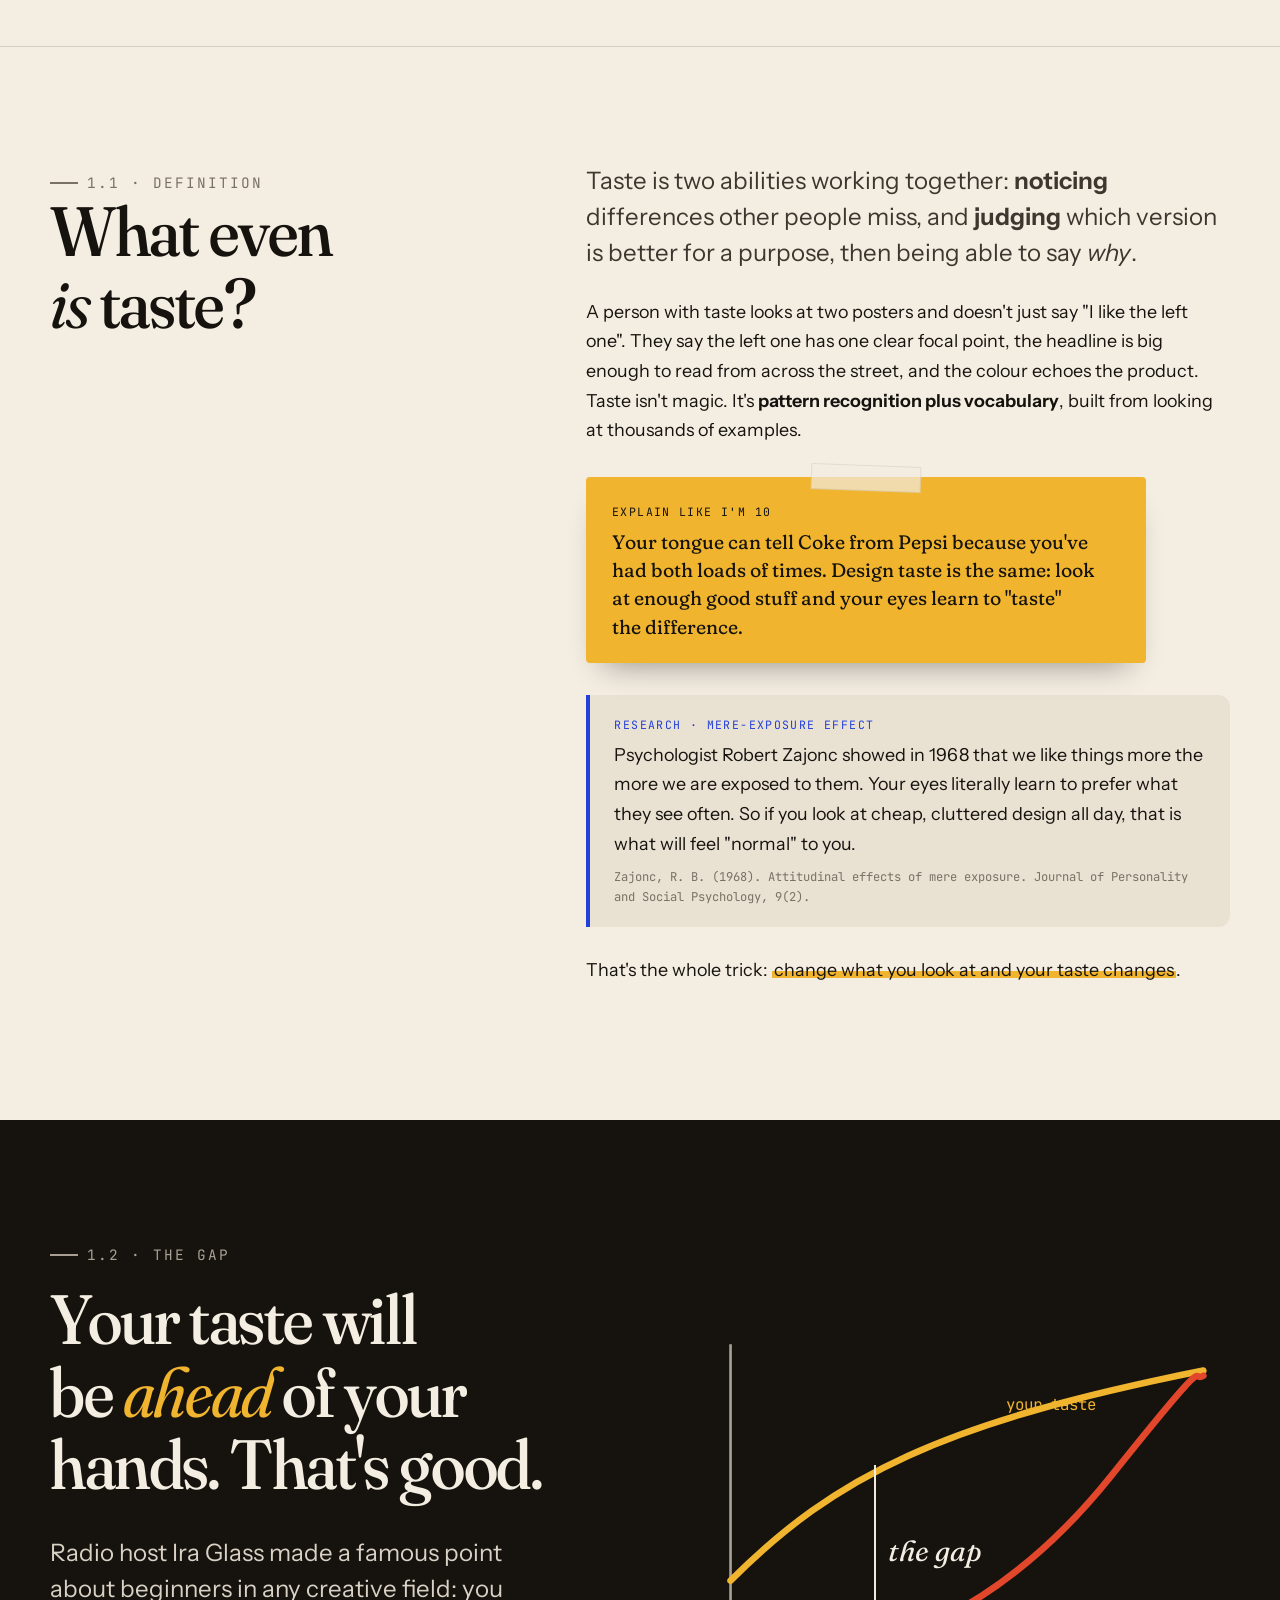
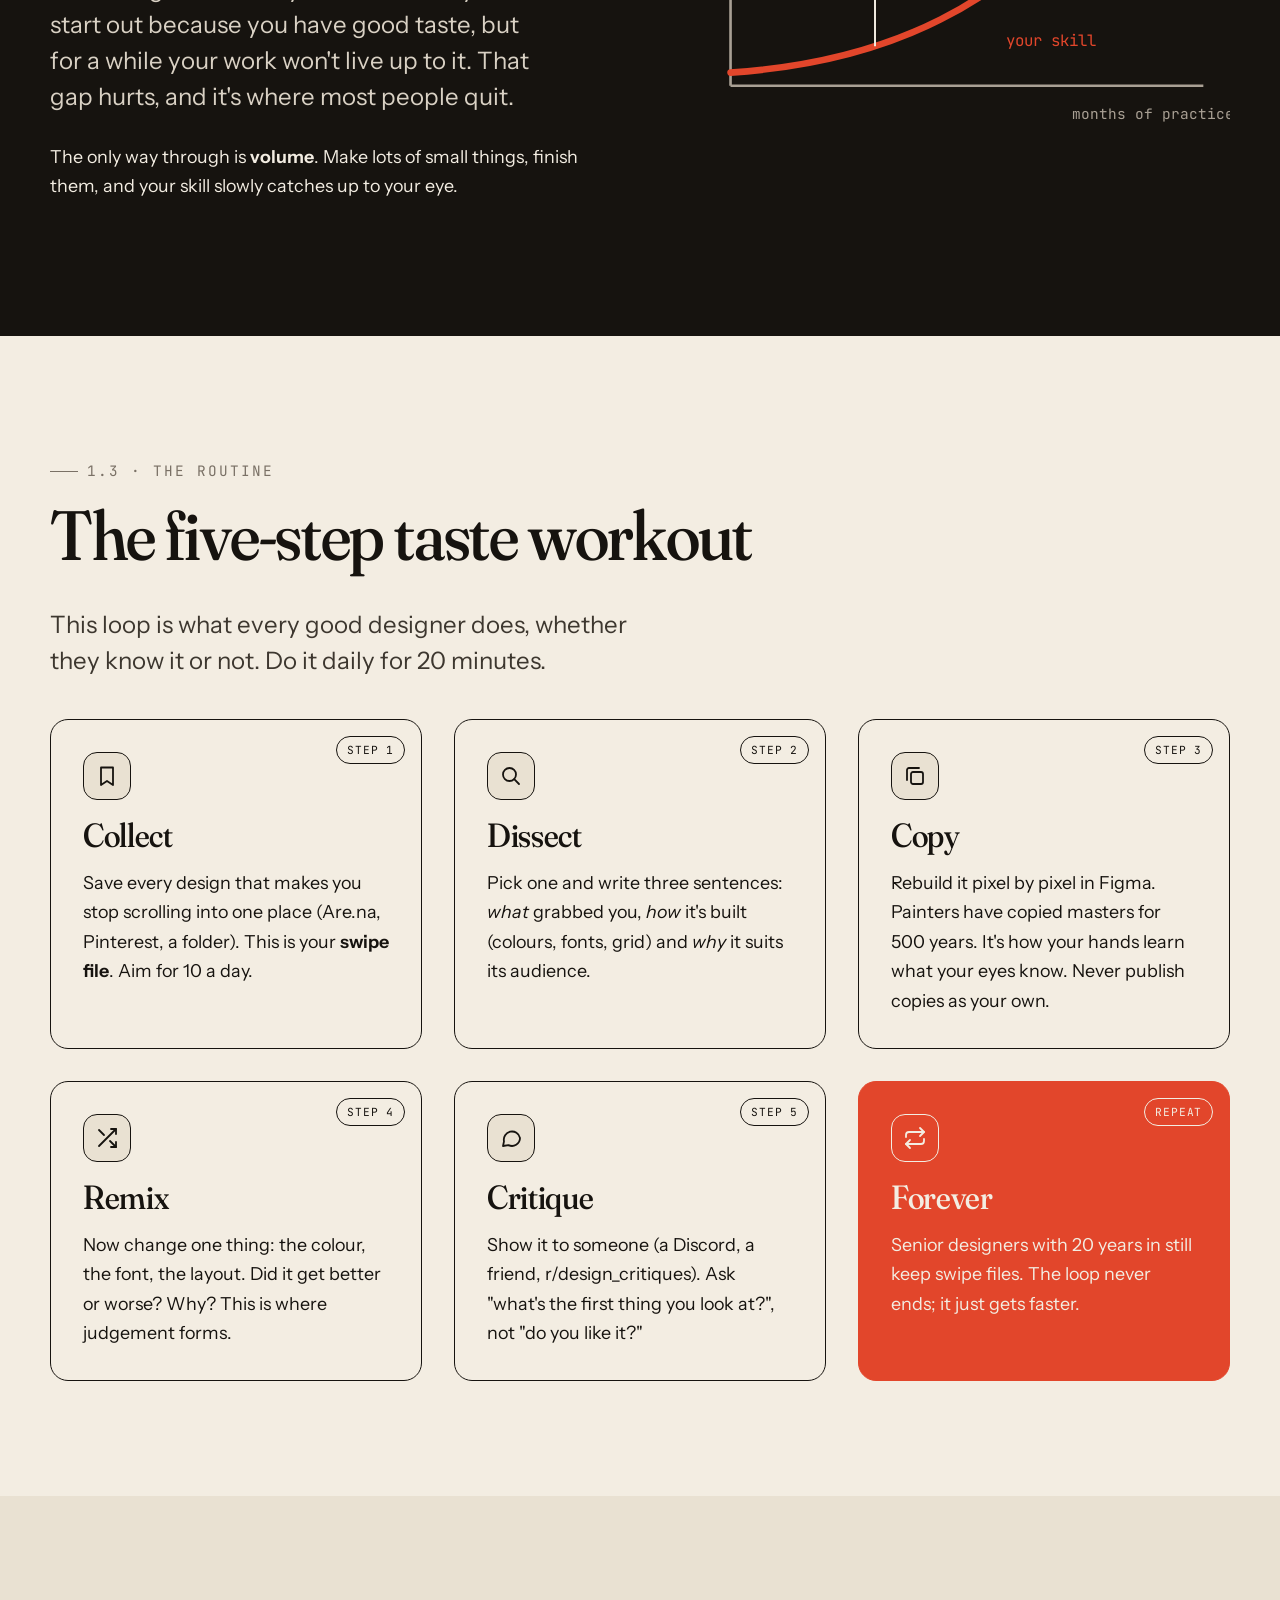
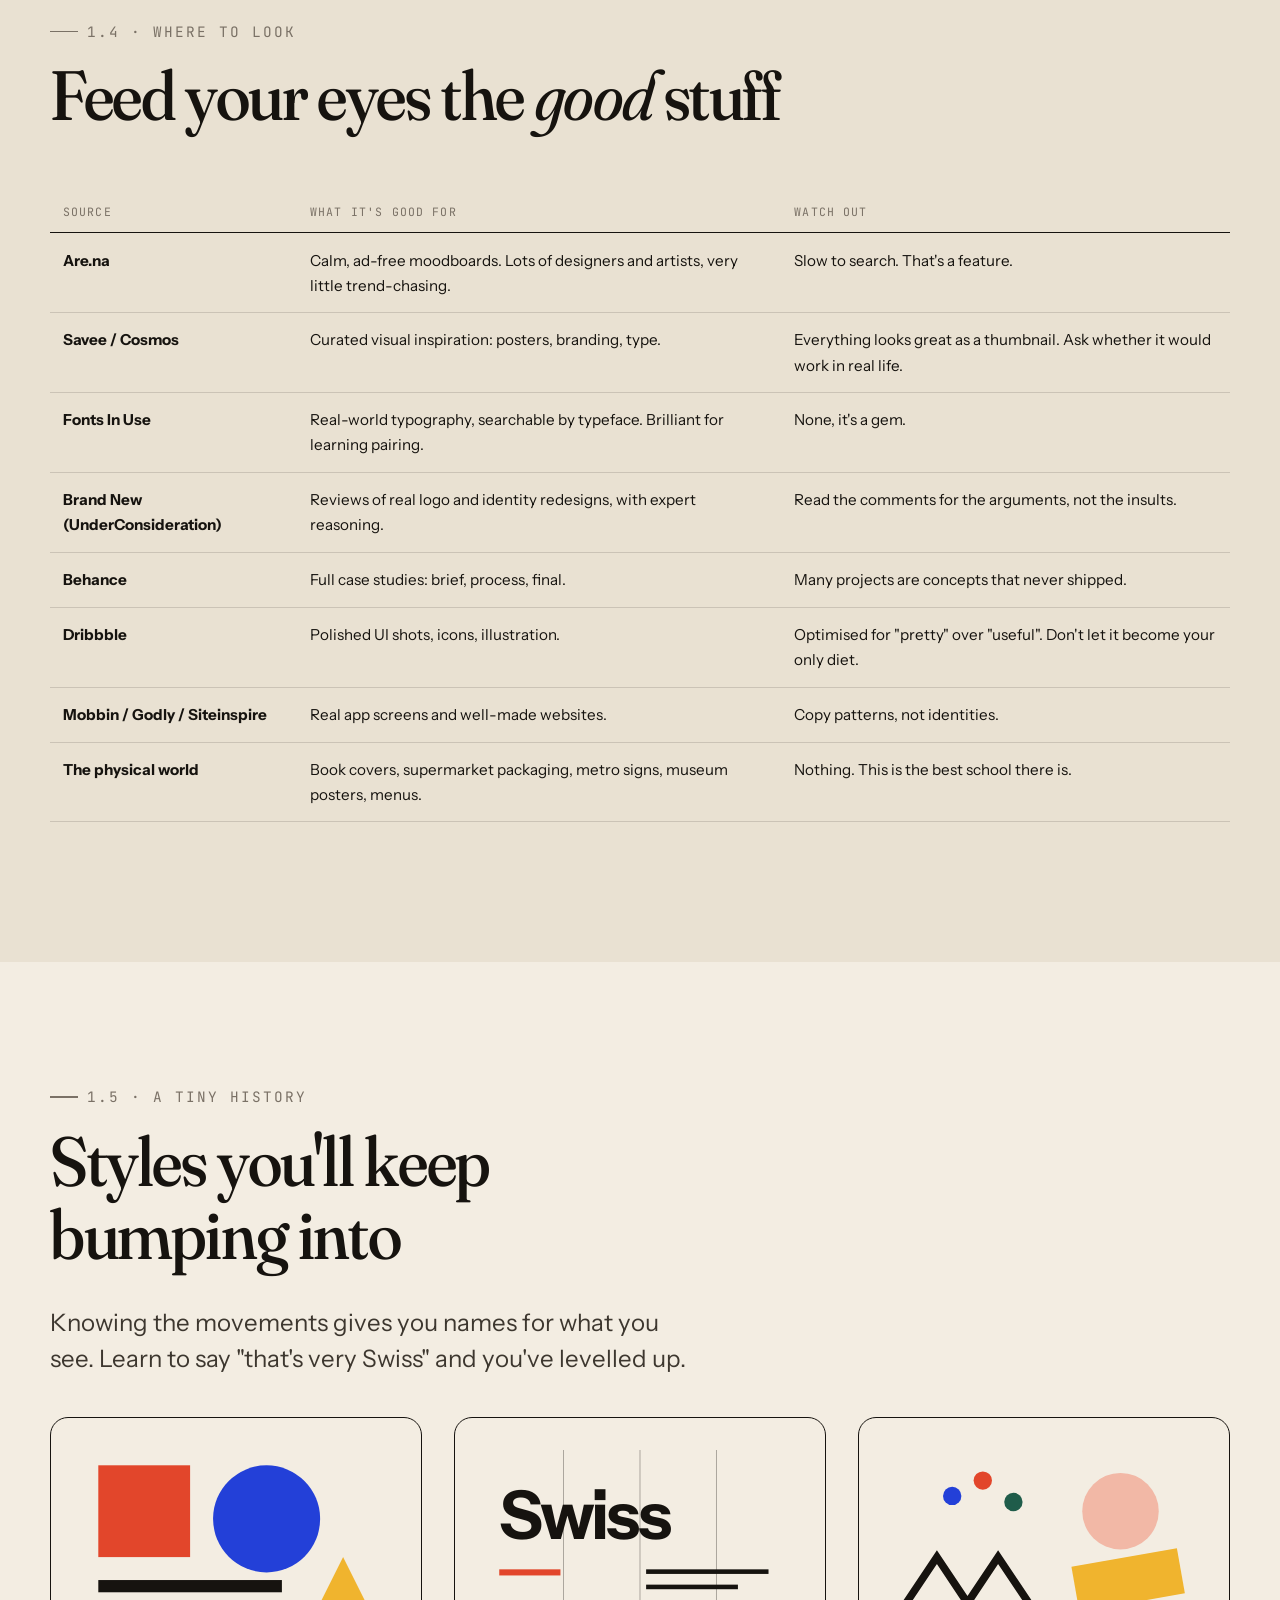
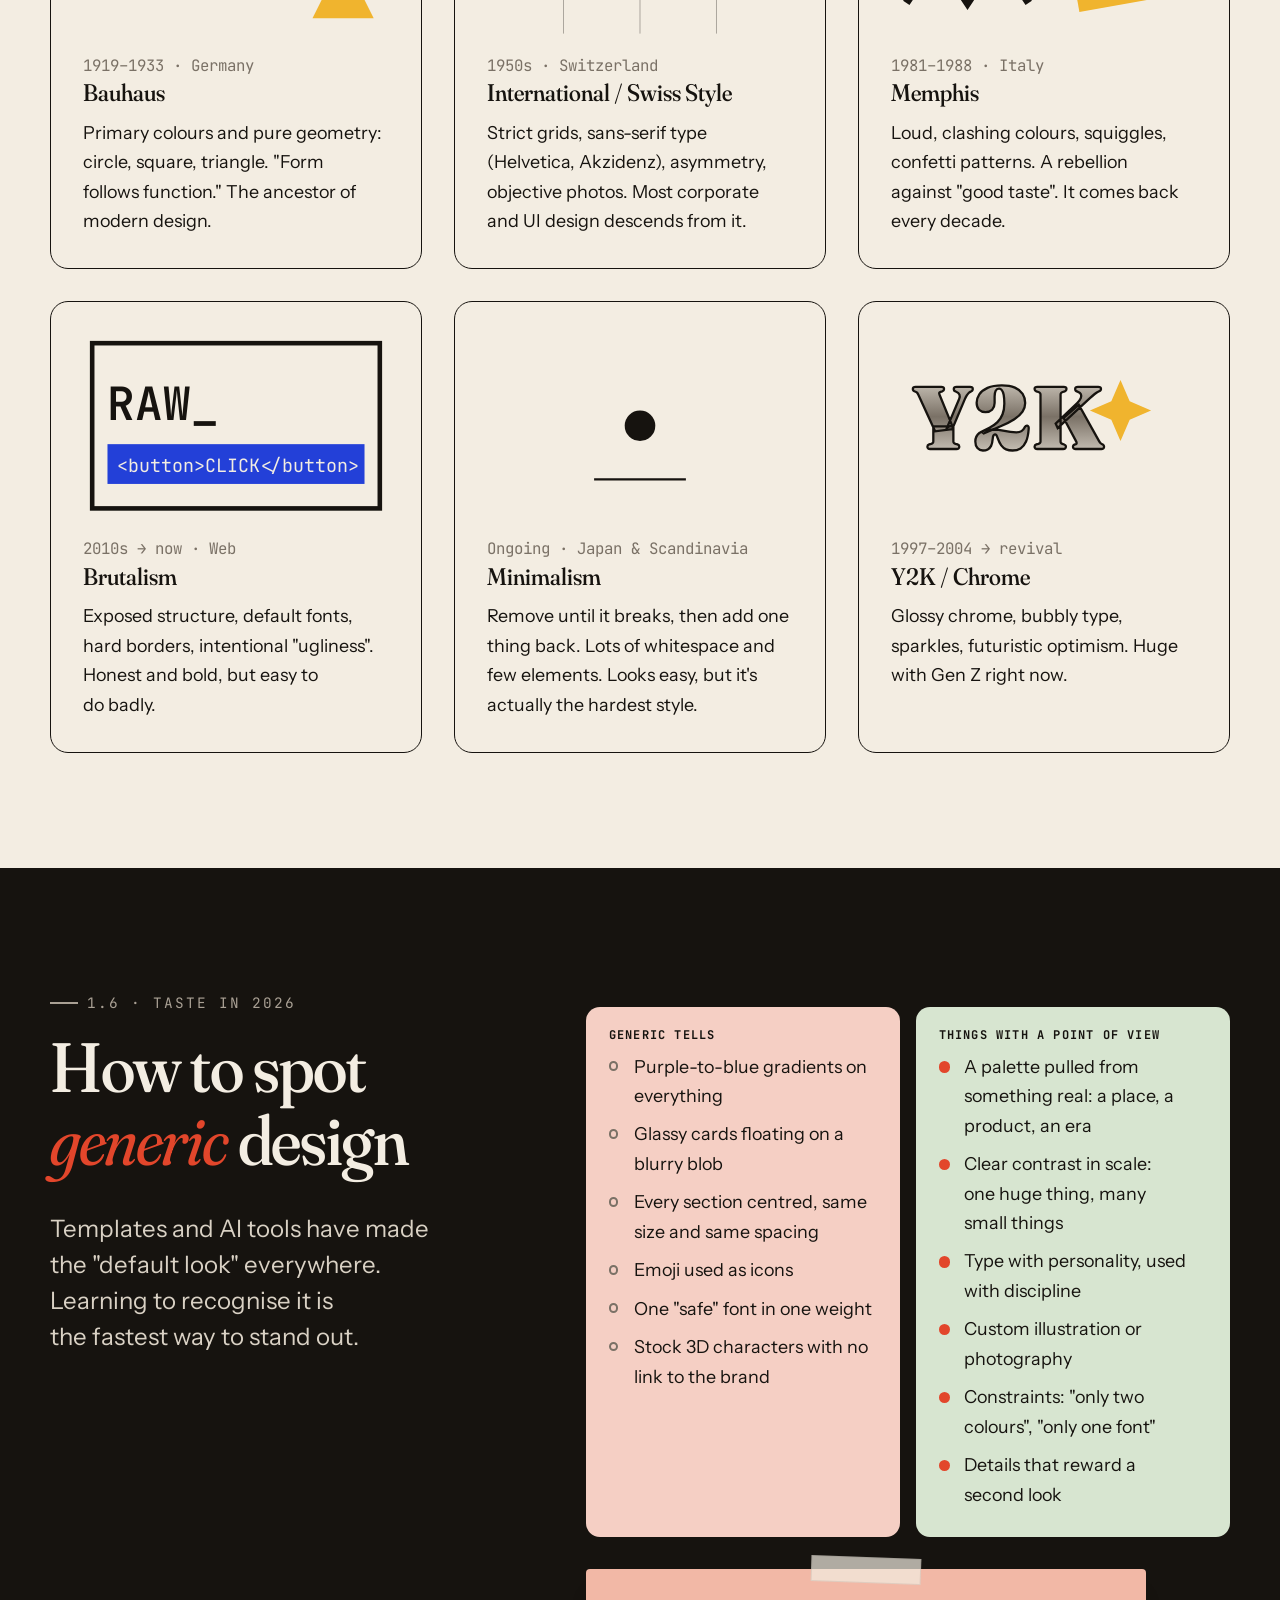
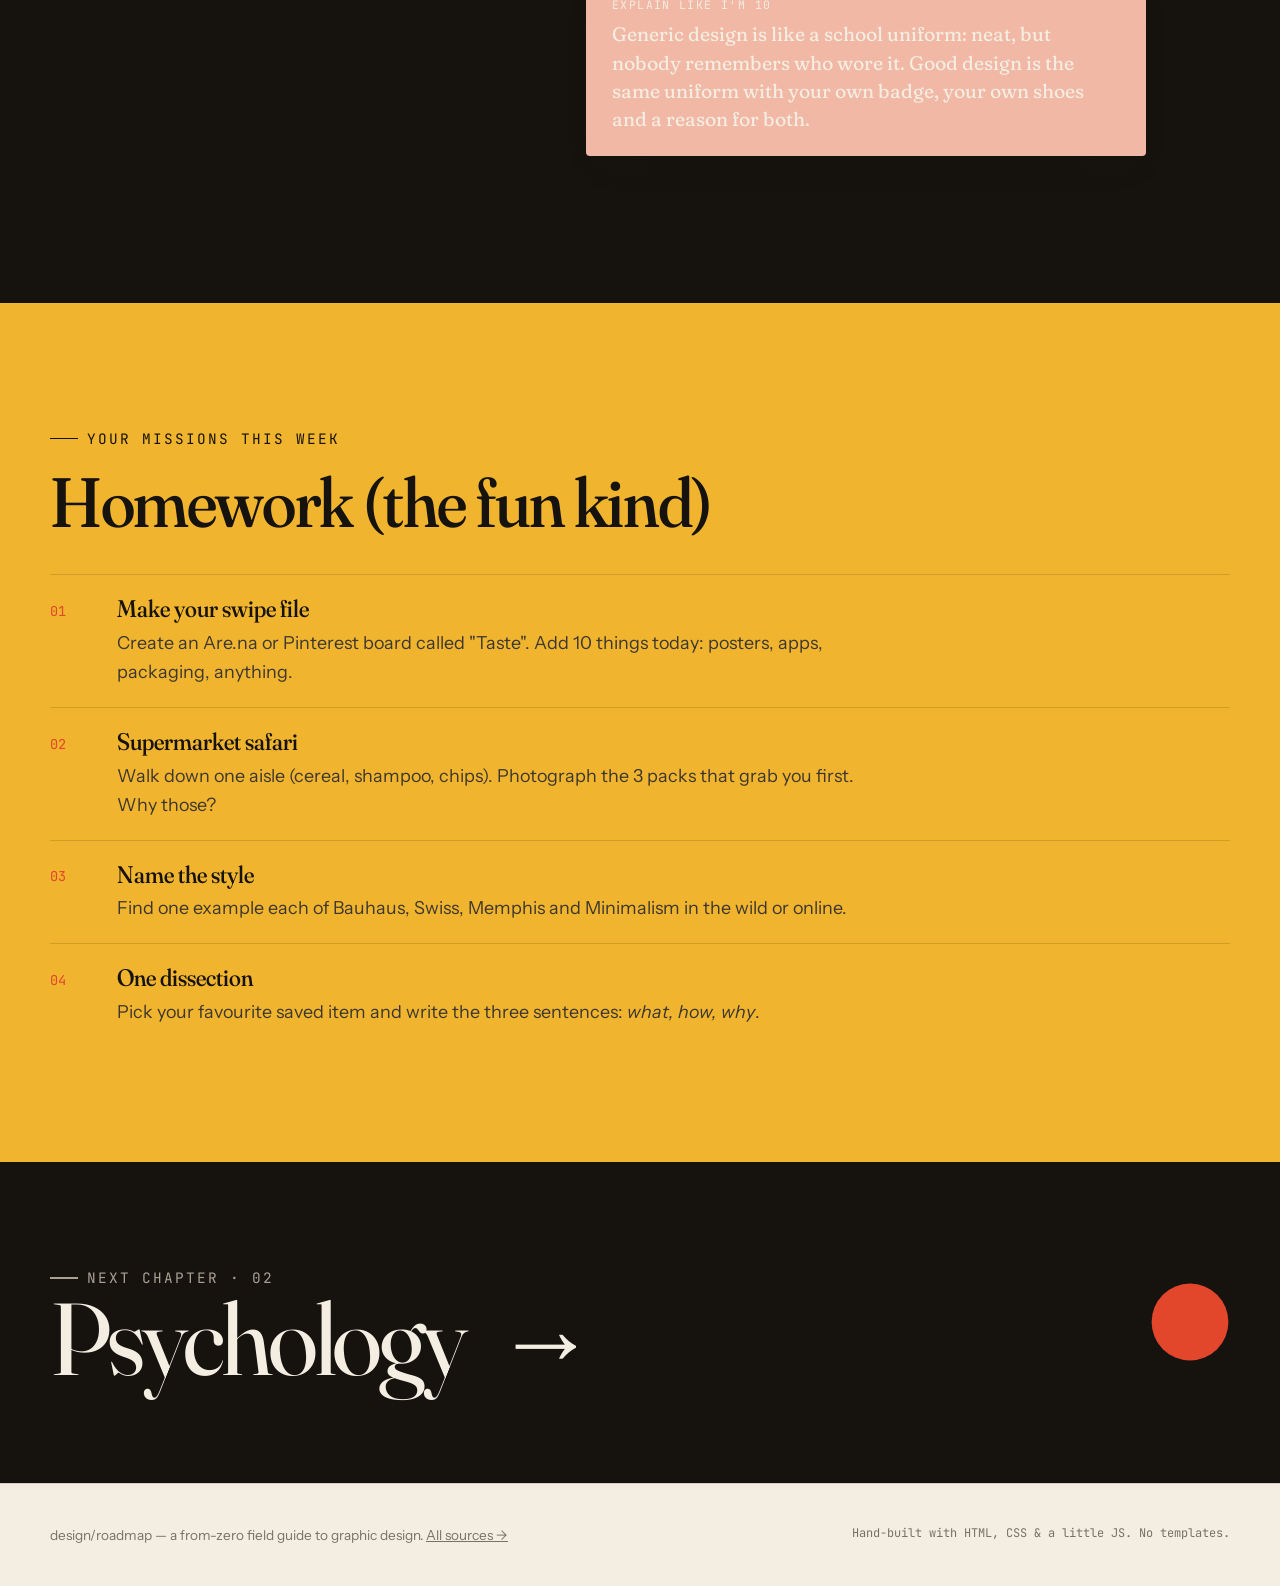
==== commit a8e86b46: "v2: motion explainers for every chapter, research library, icons - Animated storyboard explainer on " ====
--- a/01-taste.html
+++ b/01-taste.html
@@ -4,7 +4,17 @@
 <meta charset="utf-8">
 <meta name="viewport" content="width=device-width, initial-scale=1">
 <title>01 · Taste &amp; seeing — design/roadmap</title>
-<link rel="stylesheet" href="assets/style.css?v=2">
+<link rel="preconnect" href="https://fonts.googleapis.com">
+<link rel="preconnect" href="https://fonts.gstatic.com" crossorigin>
+<link rel="stylesheet" href="https://fonts.googleapis.com/css2?family=Fraunces:ital,opsz,wght,SOFT@0,9..144,300..900,0..100;1,9..144,300..900,0..100&family=Instrument+Sans:ital,wght@0,400..700;1,400..700&family=JetBrains+Mono:wght@400;600&display=swap">
+<link rel="icon" href="assets/favicon.svg" type="image/svg+xml">
+<link rel="apple-touch-icon" href="assets/apple-touch-icon.png">
+<meta name="theme-color" content="#F3EDE2">
+<meta property="og:title" content="design/roadmap: learn graphic design from absolute zero">
+<meta property="og:description" content="A research-backed, explain-like-I'm-10 field guide to graphic design, with animated explainers and a 12-month roadmap.">
+<meta property="og:image" content="assets/og.png">
+<meta name="twitter:card" content="summary_large_image">
+<link rel="stylesheet" href="assets/style.css?v=4">
 </head>
 <body data-page="01-taste.html">
 <header id="nav"></header>
@@ -34,6 +44,32 @@
   </div>
 </header>
 
+<!-- MOTION EXPLAINER -->
+<section class="ex-sec ">
+  <div class="wrap">
+    <span class="kicker">Watch first · the taste loop</span>
+    <h2 class="rv">How taste is <em class="serif-i">built</em>, step by step</h2>
+    <figure class="ex rv" data-dur="3800">
+      <div class="ex__head">
+        <span class="ex__title"><span class="ex__rec"></span>Explainer 01 · collect → dissect → copy → remix → critique</span>
+        <div class="ex__ctrl">
+          <button type="button" data-ex-play aria-label="Play or pause"><svg class="ic i-play" aria-hidden="true"><use href="#i-play"/></svg><svg class="ic i-pause" aria-hidden="true"><use href="#i-pause"/></svg></button>
+          <button type="button" data-ex-replay aria-label="Replay from the start"><svg class="ic " aria-hidden="true"><use href="#i-replay"/></svg></button>
+        </div>
+      </div>
+      <div class="ex__body">
+        <div class="ex__stage">
+          <div class="o " style="background:#E9E1D2;border-radius:1.4cqw;" data-k='[{"x": 3, "y": 7, "w": 55, "h": 86}]'></div><div class="o mn" style="" data-k='[{"x": 7, "y": 11.5, "fs": 1.3, "c": "#7A7166"}]'>Swipe file</div><div class="o " style="border:1.5px solid #16130F;border-radius:.8cqw;overflow:hidden;" data-k='[{"x": 112, "y": 19, "w": 14, "h": 32, "o": 0, "r": 25, "bg": "linear-gradient(#E2462B 0 60%, #16130F 60% 68%, #FBF8F2 68%)"}, {"x": 7, "o": 1, "r": 0, "d": 0}, {"d": 0, "o": 1, "s": 1.1, "z": 3}, null, null, {"o": 1, "s": 1}]'></div><div class="o " style="border:1.5px solid #16130F;border-radius:.8cqw;overflow:hidden;" data-k='[{"x": 112, "y": 19, "w": 14, "h": 32, "o": 0, "r": 16, "bg": "radial-gradient(circle at 50% 42%, #2340D8 0 30%, #FBF8F2 31%)"}, {"x": 24, "o": 1, "r": 0, "d": 120}, {"d": 0, "o": 0.35, "s": 1, "z": 1}, null, null, {"o": 1, "s": 1}]'></div><div class="o " style="border:1.5px solid #16130F;border-radius:.8cqw;overflow:hidden;" data-k='[{"x": 112, "y": 19, "w": 14, "h": 32, "o": 0, "r": 7, "bg": "#F0B42E"}, {"x": 41, "o": 1, "r": 0, "d": 240}, {"d": 0, "o": 0.35, "s": 1, "z": 1}, null, null, {"o": 1, "s": 1}]'><span style="position:absolute;inset:0;display:grid;place-items:center;font-family:var(--display);font-size:5cqw;color:#16130F">Aa</span></div><div class="o " style="border:1.5px solid #16130F;border-radius:.8cqw;overflow:hidden;" data-k='[{"x": 112, "y": 55, "w": 14, "h": 32, "o": 0, "r": -2, "bg": "repeating-linear-gradient(90deg, #1F5C4A 0 16%, #FBF8F2 16% 22%)"}, {"x": 7, "o": 1, "r": 0, "d": 360}, {"d": 0, "o": 0.35, "s": 1, "z": 1}, null, null, {"o": 1, "s": 1}]'></div><div class="o " style="border:1.5px solid #16130F;border-radius:.8cqw;overflow:hidden;" data-k='[{"x": 112, "y": 55, "w": 14, "h": 32, "o": 0, "r": -11, "bg": "linear-gradient(#16130F 0 68%, #F0B42E 68%)"}, {"x": 24, "o": 1, "r": 0, "d": 480}, {"d": 0, "o": 0.35, "s": 1, "z": 1}, null, null, {"o": 1, "s": 1}]'></div><div class="o " style="border:1.5px solid #16130F;border-radius:.8cqw;overflow:hidden;" data-k='[{"x": 112, "y": 55, "w": 14, "h": 32, "o": 0, "r": -20, "bg": "radial-gradient(circle at 32% 70%, #F2B8A6 0 32%, #16130F 33%)"}, {"x": 41, "o": 1, "r": 0, "d": 600}, {"d": 0, "o": 0.35, "s": 1, "z": 1}, null, null, {"o": 1, "s": 1}]'></div><div class="o " style="border:.8cqw solid #16130F;border-radius:50%;background:rgba(243,237,226,.3);z-index:6;" data-k='[{"x": 80, "y": 112, "w": 12, "h": 19.2, "o": 0}, null, {"x": 9, "y": 24, "o": 1}, {"x": 112, "y": 30, "o": 0}]'><span style="position:absolute;width:1cqw;height:6.5cqw;background:#16130F;right:-1.7cqw;bottom:-5.4cqw;transform:rotate(-45deg);border-radius:1cqw"></span></div><div class="o bub" style="" data-k='[{"x": 61, "y": 14, "fs": 1.6, "o": 0, "tx": 12}, null, {"o": 1, "tx": 0, "d": 350}, {"o": 0, "d": 0}]'>one loud colour</div><div class="o bub" style="" data-k='[{"x": 61, "y": 25, "fs": 1.6, "o": 0, "tx": 12}, null, {"o": 1, "tx": 0, "d": 600}, {"o": 0, "d": 0}]'>a hard edge</div><div class="o bub" style="" data-k='[{"x": 61, "y": 36, "fs": 1.6, "o": 0, "tx": 12}, null, {"o": 1, "tx": 0, "d": 850}, {"o": 0, "d": 0}]'>tiny text, big space</div><div class="o " style="border:.25cqw dashed #16130F;border-radius:.8cqw;" data-k='[{"x": 62, "y": 19, "w": 14, "h": 32, "o": 0, "s": 0.6, "bg": "linear-gradient(#E2462B 0 60%, #16130F 60% 68%, #FBF8F2 68%)"}, null, null, {"o": 1, "s": 1}, {"bg": "linear-gradient(#2340D8 0 60%, #16130F 60% 68%, #FBF8F2 68%)", "r": -3}]'></div><div class="o " style="border:1.5px solid #16130F;border-radius:.8cqw;" data-k='[{"x": 80, "y": 19, "w": 14, "h": 32, "o": 0, "s": 0.6, "r": 6, "bg": "linear-gradient(#FBF8F2 0 30%, #1F5C4A 30% 92%, #16130F 92%)"}, null, null, null, {"o": 1, "s": 1, "r": 4, "d": 300}, {"d": 0}]'></div><div class="o mn" style="" data-k='[{"x": 62, "y": 54, "fs": 1.3, "o": 0, "t": "Your copy", "c": "#16130F"}, null, null, {"o": 1}, {"t": "Remix: what if blue? or green?", "c": "#2340D8"}]'>Your copy</div><div class="o bub" style="" data-k='[{"x": 59, "y": 62, "fs": 1.6, "o": 0, "s": 0.5}, null, null, null, null, {"o": 1, "s": 1}]'>What did you see first?</div><div class="o bub" style="background:#16130F;color:#F3EDE2;" data-k='[{"x": 67, "y": 73, "fs": 1.6, "o": 0, "s": 0.5}, null, null, null, null, {"o": 1, "s": 1, "d": 500}]'>The red block. Then the title.</div><div class="o mn" style="" data-k='[{"x": 62, "y": 88.6, "fs": 1.2, "c": "#7A7166"}]'>Taste</div><div class="o " style="background:#DDD3C0;border-radius:1cqw;" data-k='[{"x": 70, "y": 89, "w": 26, "h": 2.4}]'></div><div class="o " style="background:#1F5C4A;border-radius:1cqw;" data-k='[{"x": 70, "y": 89, "w": 2, "h": 2.4}, {"w": 7}, {"w": 12}, {"w": 17}, {"w": 21}, {"w": 26}]'></div>
+        </div>
+        <ol class="ex__caps"><li><span><b>Taste starts low</b>Everyone's does. Your eye just hasn't seen enough good work yet. That's fixable, and the green bar is your taste.</span></li><li><span><b>Collect</b>Save anything that stops your scroll. Ten a day, all into one swipe file.</span></li><li><span><b>Dissect</b>Zoom in and name exactly why it works: one loud colour, a hard edge, lots of space.</span></li><li><span><b>Copy</b>Rebuild it yourself. Your hands learn what your eyes already know. (Practice only, never publish copies.)</span></li><li><span><b>Remix</b>Change one thing. Better or worse? Why? That question is where judgement grows.</span></li><li><span><b>Critique</b>Ask people what they saw first. Then go round the loop again, forever.</span></li></ol>
+      </div>
+      <div class="ex__bar"><i></i></div>
+    </figure>
+  </div>
+</section>
+
+
+
 <section>
   <div class="wrap split">
     <div class="sticky">
@@ -85,12 +121,12 @@
     <h2 class="rv" style="max-width:18ch;margin-top:1rem">The five-step taste workout</h2>
     <p class="lede rv">This loop is what every good designer does, whether they know it or not. Do it daily for 20 minutes.</p>
     <div class="grid g3" style="margin-top:2.5rem">
-      <div class="card rv"><span class="tag">Step 1</span><h3>Collect</h3><p>Save every design that makes you stop scrolling into one place (Are.na, Pinterest, a folder). This is your <strong>swipe file</strong>. Aim for 10 a day.</p></div>
-      <div class="card rv rv-d1"><span class="tag">Step 2</span><h3>Dissect</h3><p>Pick one and write three sentences: <em>what</em> grabbed you, <em>how</em> it's built (colours, fonts, grid) and <em>why</em> it suits its audience.</p></div>
-      <div class="card rv rv-d2"><span class="tag">Step 3</span><h3>Copy</h3><p>Rebuild it pixel by pixel in Figma. Painters have copied masters for 500 years. It's how your hands learn what your eyes know. Never publish copies as your own.</p></div>
-      <div class="card rv"><span class="tag">Step 4</span><h3>Remix</h3><p>Now change one thing: the colour, the font, the layout. Did it get better or worse? Why? This is where judgement forms.</p></div>
-      <div class="card rv rv-d1"><span class="tag">Step 5</span><h3>Critique</h3><p>Show it to someone (a Discord, a friend, r/design_critiques). Ask "what's the first thing you look at?", not "do you like it?"</p></div>
-      <div class="card rv rv-d2" style="background:var(--red);color:var(--paper);border-color:var(--red)"><span class="tag">Repeat</span><h3>Forever</h3><p>Senior designers with 20 years in still keep swipe files. The loop never ends; it just gets faster.</p></div>
+      <div class="card rv"><span class="tag">Step 1</span><div class="ic-badge" data-ic="bookmark"></div><h3>Collect</h3><p>Save every design that makes you stop scrolling into one place (Are.na, Pinterest, a folder). This is your <strong>swipe file</strong>. Aim for 10 a day.</p></div>
+      <div class="card rv rv-d1"><span class="tag">Step 2</span><div class="ic-badge" data-ic="search"></div><h3>Dissect</h3><p>Pick one and write three sentences: <em>what</em> grabbed you, <em>how</em> it's built (colours, fonts, grid) and <em>why</em> it suits its audience.</p></div>
+      <div class="card rv rv-d2"><span class="tag">Step 3</span><div class="ic-badge" data-ic="copy"></div><h3>Copy</h3><p>Rebuild it pixel by pixel in Figma. Painters have copied masters for 500 years. It's how your hands learn what your eyes know. Never publish copies as your own.</p></div>
+      <div class="card rv"><span class="tag">Step 4</span><div class="ic-badge" data-ic="remix"></div><h3>Remix</h3><p>Now change one thing: the colour, the font, the layout. Did it get better or worse? Why? This is where judgement forms.</p></div>
+      <div class="card rv rv-d1"><span class="tag">Step 5</span><div class="ic-badge" data-ic="chat"></div><h3>Critique</h3><p>Show it to someone (a Discord, a friend, r/design_critiques). Ask "what's the first thing you look at?", not "do you like it?"</p></div>
+      <div class="card rv rv-d2" style="background:var(--red);color:var(--paper);border-color:var(--red)"><span class="tag">Repeat</span><div class="ic-badge" data-ic="loop" style="background:transparent;border-color:var(--paper);color:var(--paper)"></div><h3>Forever</h3><p>Senior designers with 20 years in still keep swipe files. The loop never ends; it just gets faster.</p></div>
     </div>
   </div>
 </section>
@@ -205,6 +241,6 @@
 </main>
 <div id="next"></div>
 <footer id="foot"></footer>
-<script src="assets/app.js?v=2"></script>
+<script src="assets/app.js?v=4"></script>
 </body>
 </html>
--- a/assets/style.css
+++ b/assets/style.css
@@ -3,7 +3,7 @@
    Palette: paper + ink + four Bauhaus-ish pigments. No purple. Promise.
    ========================================================================== */
 
-@import url('https://fonts.googleapis.com/css2?family=Fraunces:ital,opsz,wght,SOFT@0,9..144,300..900,0..100;1,9..144,300..900,0..100&family=Instrument+Sans:ital,wght@0,400..700;1,400..700&family=JetBrains+Mono:wght@400;600&display=swap');
+/* fonts are loaded via <link> in each page head (faster than @import) */
 
 :root {
   --paper: #F3EDE2;
@@ -405,7 +405,7 @@
 /* hero */
 .hero { padding: clamp(3rem, 8vw, 7rem) 0 clamp(3rem, 6vw, 5rem); position: relative; overflow: hidden; }
 .hero h1 { max-width: 11ch; }
-.hero h1 .row { display: block; overflow: hidden; }
+.hero h1 .row { display: block; overflow: hidden; padding-bottom: .12em; margin-bottom: -.12em; }
 .hero h1 .row > span { display: inline-block; transform: translateY(105%); animation: rise 1.1s var(--ease) forwards; }
 .hero h1 .row:nth-child(2) > span { animation-delay: .12s; }
 .hero h1 .row:nth-child(3) > span { animation-delay: .24s; }
@@ -457,3 +457,100 @@
 .band-ink .chip { color: var(--paper); border-color: var(--paper); }
 .band-ink .chip:hover { background: #2a251f; }
 .band-ink .chip.on { background: var(--yellow); color: var(--ink); border-color: var(--yellow); }
+
+
+/* ==========================================================================
+   v2 — typography refinements
+   ========================================================================== */
+body { font-kerning: normal; font-optical-sizing: auto; text-rendering: optimizeLegibility; }
+h1, h2, h3, h4, .pull, .lede { text-wrap: balance; }
+p, li, dd { text-wrap: pretty; hanging-punctuation: first; }
+.stat__n, .ratio, .phase__n, .chap__num, .mono { font-variant-numeric: lining-nums tabular-nums; }
+main { animation: pagein .9s var(--ease) both; }
+@keyframes pagein { from { opacity: 0; transform: translateY(14px); } }
+
+/* parallax art follows the pointer */
+.hero__art, .chap__art { transform: translate(calc(var(--mx, 0) * 16px), calc(var(--my, 0) * 16px)); transition: transform .9s var(--ease); }
+
+/* icons */
+.ic { width: 1.15em; height: 1.15em; fill: none; stroke: currentColor; stroke-width: 1.8; stroke-linecap: round; stroke-linejoin: round; vertical-align: -.2em; flex: none; }
+.ic-badge { width: 48px; height: 48px; border-radius: 14px; display: grid; place-items: center; border: 1.5px solid var(--ink); background: var(--paper-2); margin-bottom: 1rem; transition: transform .5s var(--ease), background .3s; }
+.ic-badge .ic { width: 24px; height: 24px; }
+.card:hover .ic-badge { transform: rotate(-8deg) scale(1.08); background: var(--yellow); }
+.band-ink .ic-badge { border-color: #3a342c; background: #2a251f; }
+.band-ink .card:hover .ic-badge { color: var(--ink); }
+.phase__ic { width: 54px; height: 54px; border-radius: 50%; border: 1.5px solid var(--ink); display: grid; place-items: center; margin-bottom: 1rem; background: var(--paper); }
+.phase__ic .ic { width: 26px; height: 26px; }
+
+/* ==========================================================================
+   Explainer player — motion-graphic storyboards
+   ========================================================================== */
+.ex { border: 1.5px solid var(--ink); border-radius: var(--radius); background: var(--paper); overflow: hidden; box-shadow: 8px 8px 0 var(--ink); margin: 0; color: var(--ink); }
+.ex__head { display: flex; justify-content: space-between; align-items: center; gap: 1rem; padding: .7rem 1rem .7rem 1.2rem; border-bottom: 1.5px solid var(--ink); background: var(--paper-2); }
+.ex__title { font-family: var(--mono); font-size: .74rem; letter-spacing: .1em; text-transform: uppercase; display: flex; align-items: center; gap: .65rem; }
+.ex__rec { width: 9px; height: 9px; border-radius: 50%; background: var(--ink-3); flex: none; }
+.ex.is-playing .ex__rec { background: var(--red); animation: pulse 1.4s ease-in-out infinite; }
+.ex__ctrl { display: flex; gap: .4rem; }
+.ex__ctrl button { width: 36px; height: 36px; border-radius: 50%; border: 1.5px solid var(--ink); background: var(--paper); display: grid; place-items: center; cursor: pointer; color: var(--ink); transition: background .25s, transform .3s var(--ease); }
+.ex__ctrl button:hover { background: var(--yellow); transform: rotate(-10deg); }
+.ex__ctrl .i-pause { display: none; }
+.ex.is-playing .ex__ctrl .i-pause { display: block; }
+.ex.is-playing .ex__ctrl .i-play { display: none; }
+.ex__body { display: grid; grid-template-columns: 1.65fr 1fr; }
+.ex__stage { position: relative; aspect-ratio: 16 / 10; container-type: inline-size; overflow: hidden; background: var(--paper); border-right: 1.5px solid var(--ink); transition: background .9s var(--ease); }
+.ex__stage .o { position: absolute; transition: all .95s var(--ease); }
+.ex--init .ex__stage .o { transition: none !important; }
+.ex__stage .tx { white-space: nowrap; line-height: 1; font-family: var(--display); }
+.ex__stage .mn { font-family: var(--mono); white-space: nowrap; letter-spacing: .08em; text-transform: uppercase; line-height: 1; }
+.ex__stage .sn { font-family: var(--body); white-space: nowrap; line-height: 1.1; }
+.ex__stage .pill { border-radius: 999px; display: flex; align-items: center; justify-content: center; gap: .35em; font-family: var(--body); font-weight: 600; white-space: nowrap; }
+.ex__stage .bub { background: var(--paper); border: 1.5px solid var(--ink); border-radius: 1.6cqw; padding: .55em .85em; font-family: var(--body); white-space: nowrap; line-height: 1.2; }
+.ex__stage .ring { border: 2px solid var(--red); border-radius: 50%; animation: ring 1.6s ease-out infinite; }
+@keyframes ring { 0% { box-shadow: 0 0 0 0 rgba(226,70,43,.45); } 100% { box-shadow: 0 0 0 2.4cqw rgba(226,70,43,0); } }
+.ex__caps { list-style: none; margin: 0; padding: 1rem; counter-reset: c; display: flex; flex-direction: column; gap: .15rem; justify-content: center; }
+.ex__caps li { counter-increment: c; display: grid; grid-template-columns: 2.1rem 1fr; padding: .7rem .8rem; border-radius: 12px; cursor: pointer; opacity: .42; font-size: .93rem; line-height: 1.45; transition: opacity .4s, background .4s, transform .5s var(--ease); }
+.ex__caps li::before { content: attr(data-n); font-family: var(--mono); font-size: .74rem; color: var(--red); padding-top: .2rem; }
+.ex__caps li:hover { opacity: .75; }
+.ex__caps li.on { opacity: 1; background: var(--paper-2); transform: translateX(4px); }
+.ex__caps li b { display: block; font-family: var(--display); font-weight: 500; font-size: 1.12rem; line-height: 1.2; margin-bottom: .15rem; }
+.ex__bar { height: 4px; background: var(--paper-3); }
+.ex__bar i { display: block; height: 100%; width: 0; background: var(--red); }
+.ex__bar i.run { animation: exbar var(--dur, 3.4s) linear forwards; }
+@keyframes exbar { to { width: 100%; } }
+.ex-sec { padding: clamp(3rem, 6vw, 5rem) 0; border-bottom: 1px solid var(--line); }
+.ex-sec .kicker { margin-bottom: 1rem; }
+.ex-sec h2 { font-size: var(--step-3); max-width: 24ch; margin-bottom: 1.8rem; }
+.band-ink .ex { box-shadow: 8px 8px 0 var(--red); }
+@media (max-width: 900px) {
+  .ex__body { grid-template-columns: 1fr; }
+  .ex__stage { border-right: 0; border-bottom: 1.5px solid var(--ink); }
+  .ex__caps li:not(.on) { display: none; }
+  .ex__caps { min-height: 8.5rem; justify-content: flex-start; }
+  .ex { box-shadow: 5px 5px 0 var(--ink); }
+}
+
+/* ==========================================================================
+   Research library
+   ========================================================================== */
+.ev { display: inline-flex; align-items: center; gap: .35rem; font-family: var(--mono); font-size: .68rem; letter-spacing: .08em; text-transform: uppercase; padding: .28rem .65rem; border-radius: 999px; color: var(--paper); white-space: nowrap; }
+.ev .ic { width: 13px; height: 13px; }
+.ev--strong { background: var(--green); }
+.ev--moderate { background: var(--blue); }
+.ev--weak { background: var(--red); }
+.ev--guide { background: var(--ink); }
+.lib { display: grid; grid-template-columns: repeat(auto-fill, minmax(320px, 1fr)); gap: 1.2rem; margin-top: 2rem; }
+.ref { border: 1.5px solid var(--ink); border-radius: 16px; padding: 1.4rem 1.4rem 1.2rem; background: var(--paper); display: flex; flex-direction: column; gap: .6rem; transition: transform .45s var(--ease), box-shadow .45s var(--ease); }
+.ref:hover { transform: translate(-3px, -3px); box-shadow: 6px 6px 0 var(--ink); }
+.ref.hide { display: none; }
+.ref__top { display: flex; justify-content: space-between; align-items: center; gap: .6rem; }
+.ref__ch { font-family: var(--mono); font-size: .7rem; color: var(--ink-3); letter-spacing: .08em; text-transform: uppercase; }
+.ref h4 { font-size: 1.2rem; margin: .2rem 0 0; }
+.ref p { font-size: .93rem; margin: 0; color: var(--ink-2); }
+.ref .meta { font-family: var(--mono); font-size: .72rem; color: var(--ink-3); line-height: 1.5; }
+.ref a.src { margin-top: auto; font-weight: 600; font-size: .88rem; display: inline-flex; gap: .35rem; align-items: center; text-decoration: none; border-bottom: 1.5px solid var(--red); align-self: flex-start; padding-bottom: 2px; }
+.ref a.src:hover { color: var(--red); }
+.filters { display: flex; flex-wrap: wrap; gap: .5rem; align-items: center; margin-top: 1rem; }
+.filters .lbl { font-family: var(--mono); font-size: .72rem; letter-spacing: .1em; text-transform: uppercase; color: var(--ink-3); margin-right: .4rem; min-width: 5.5rem; }
+.ev-legend { display: grid; grid-template-columns: repeat(4, 1fr); gap: 1rem; margin-top: 2rem; }
+.ev-legend > div { border-top: 1.5px solid currentColor; padding-top: .8rem; font-size: .93rem; }
+@media (max-width: 800px) { .ev-legend { grid-template-columns: 1fr 1fr; } }
